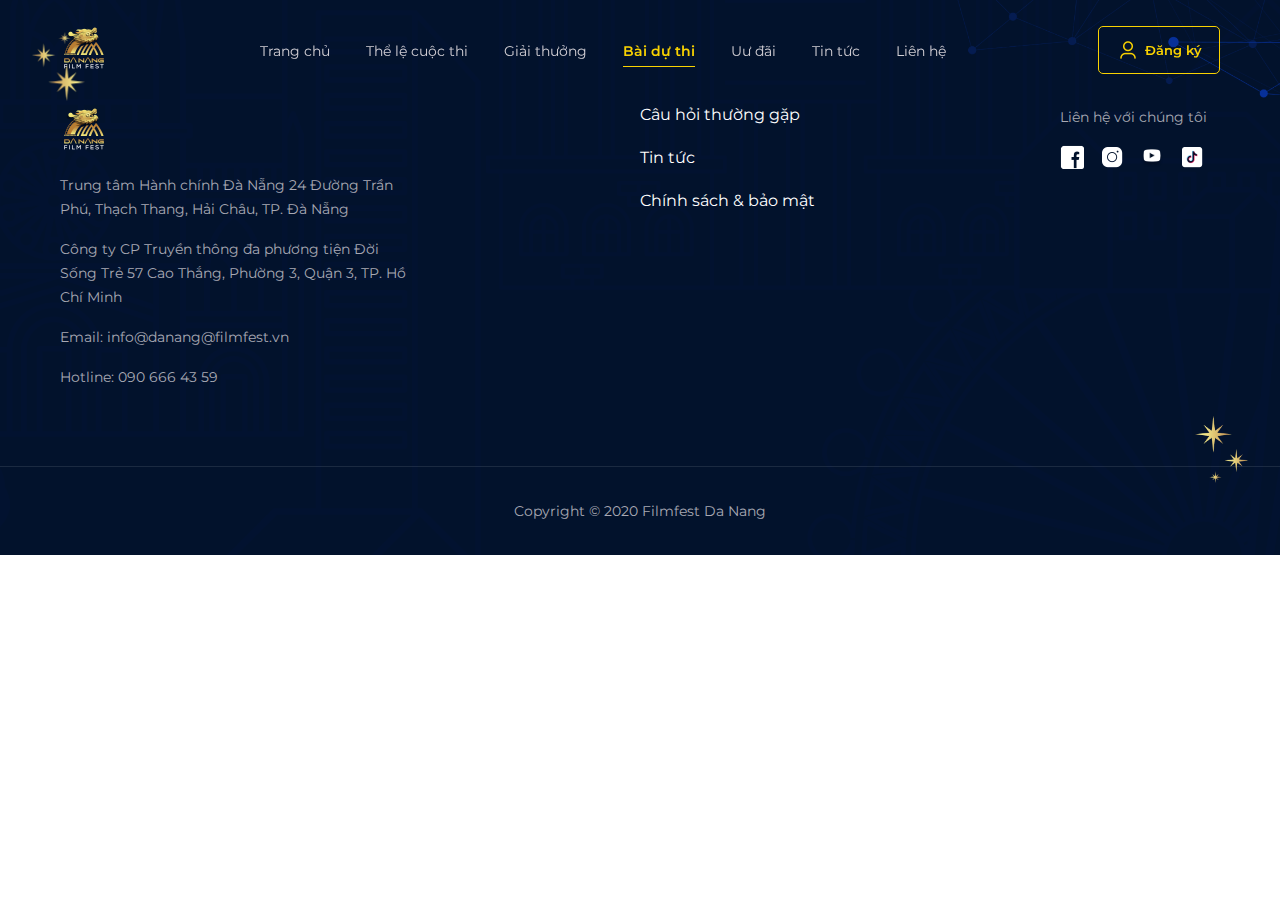
==== pages/baiduthi.html @ 0fbba112 "complete giai thuong page" ====
<!DOCTYPE html>
<html lang="en">
  <head>
    <meta charset="UTF-8" />
    <meta http-equiv="X-UA-Compatible" content="IE=edge" />
    <meta name="viewport" content="width=device-width, initial-scale=1.0" />
    <title>Film Fest DaNang</title>
    <link
      rel="stylesheet"
      href="https://cdnjs.cloudflare.com/ajax/libs/font-awesome/5.15.3/css/all.min.css"
    />
    <link rel="stylesheet" href="../styles/style.css" />
    <script src="../main.js" defer></script>
  </head>
  <body class="baiduthi">
    <nav class="nav">
      <a href="../index.html" class="nav__logo">
        <img src="../images/common/logo.png" alt="logo" />
      </a>
      <ul class="nav__menu">
        <li class="nav__menu-item">
          <a href="../index.html" class="nav__menu-link"> Trang chủ </a>
        </li>
        <li class="nav__menu-item">
          <a href="./thelecuocthi.html" class="nav__menu-link "> Thể lệ cuộc thi </a>
        </li>
        <li class="nav__menu-item">
          <a href="./giaithuong.html" class="nav__menu-link "> Giải thưởng </a>
        </li>
        <li class="nav__menu-item">
          <a href="./baiduthi.html" class="nav__menu-link active"> Bài dự thi </a>
        </li>
        <li class="nav__menu-item">
          <a href="./uudai.html" class="nav__menu-link"> Uư đãi </a>
        </li>
        <li class="nav__menu-item">
          <a href="#" class="nav__menu-link"> Tin tức </a>
        </li>
        <li class="nav__menu-item">
          <a href="#" class="nav__menu-link"> Liên hệ </a>
        </li>
      </ul>
      <button class="btn btn-outline">
        <img src="../images/home/user-icon.png" alt="" />
        <span>Đăng ký</span>
      </button>
      <div class="nav__icon">
        <i class="fas fa-bars"></i>
      </div>
    </nav>

   

    <footer class="footer">
      <ul class="footer__list">
        <li class="footer__list-item">
          <img src="../images/common/logo.png" alt="" />
          <p>
            Trung tâm Hành chính Đà Nẵng 24 Đường Trần Phú, Thạch Thang, Hải
            Châu, TP. Đà Nẵng
          </p>
          <p>
            Công ty CP Truyền thông đa phương tiện Đời Sống Trẻ 57 Cao Thắng,
            Phường 3, Quận 3, TP. Hồ Chí Minh
          </p>
          <p>Email: info@danang@filmfest.vn</p>
          <p>Hotline: 090 666 43 59</p>
        </li>
        <li class="footer__list-item">
          <ul>
            <li><a href="">Câu hỏi thường gặp</a></li>
            <li><a href="">Tin tức</a></li>
            <li><a href="">Chính sách & bảo mật</a></li>
          </ul>
          <div>
            <p>Liên hệ với chúng tôi</p>
            <div class="sci">
              <a href="#"><img src="../images/common/fb-icon.png" alt="" /></a>
              <a href="#"
                ><img src="../images/common/instagram-icon.png" alt=""
              /></a>
              <a href="#"><img src="../images/common/yt-icon.png" alt="" /></a>
              <a href="#"
                ><img src="../images/common/tiktok-icon.png" alt=""
              /></a>
            </div>
          </div>
        </li>
      </ul>
      <div class="footer__bottom">
        <p>Copyright © 2020 Filmfest Da Nang</p>
      </div>
      <img src="../images/common/star1.png" alt="" class="star star1" />
      <img src="../images/common/star2.png" alt="" class="star star2" />
    </footer>
  </body>
</html>
---- styles/style.css ----
@import url("https://fonts.googleapis.com/css2?family=Montserrat:wght@300;400;500;600&display=swap");
* {
  padding: 0;
  margin: 0;
  -webkit-box-sizing: border-box;
          box-sizing: border-box;
  font-family: 'Montserrat', sans-serif;
}

html, body {
  overflow-x: hidden;
  width: 100%;
}

img {
  max-width: 100%;
}

a {
  text-decoration: none;
}

li {
  list-style: none;
}

p {
  color: #a8a9b4;
  font-size: 14px;
  font-weight: 400;
  line-height: 24px;
}

h1, h2, h3, h4, h5, h6 {
  color: #FFFFFF;
}

h3 {
  font-size: 36px;
}

@media only screen and (max-width: 799px) {
  h3 {
    font-size: 32px;
    line-height: 1.3;
  }
}

section {
  background: #021533;
}

.btn {
  min-width: 122px;
  height: 48px;
  display: -webkit-box;
  display: -ms-flexbox;
  display: flex;
  -webkit-box-align: center;
      -ms-flex-align: center;
          align-items: center;
  -webkit-box-pack: center;
      -ms-flex-pack: center;
          justify-content: center;
  cursor: pointer;
  padding: 0 16px;
  background: #F9D201;
  color: #170C27;
  font-weight: 600;
  border-radius: 5px;
  outline: none;
  border: 1px solid #F9D201;
}

.btn img {
  height: 24px;
  margin-right: 5px;
}

.btn ~ .btn {
  margin-left: 32px;
}

.btn-group {
  display: -webkit-box;
  display: -ms-flexbox;
  display: flex;
  -webkit-box-align: center;
      -ms-flex-align: center;
          align-items: center;
}

.btn-outline {
  color: #F9D201;
  background: none;
}

.btn-grey {
  color: #D1CED4;
  border: 1px solid rgba(255, 255, 255, 0.3);
  background: none;
}

.nav {
  position: fixed;
  top: 0;
  left: 0;
  width: 100%;
  display: -webkit-box;
  display: -ms-flexbox;
  display: flex;
  -webkit-box-align: center;
      -ms-flex-align: center;
          align-items: center;
  -webkit-box-pack: justify;
      -ms-flex-pack: justify;
          justify-content: space-between;
  padding: 24px 160px;
  z-index: 100;
  -webkit-transition: 0.2s ease-in;
  transition: 0.2s ease-in;
}

@media only screen and (max-width: 1350px) {
  .nav {
    padding: 24px 60px;
  }
}

@media only screen and (max-width: 992px) {
  .nav {
    padding: 24px 24px;
  }
}

.nav.active {
  padding-top: 10px;
  padding-bottom: 10px;
  background: #021533;
}

.nav__logo img {
  height: 48px;
}

@media only screen and (max-width: 1170px) {
  .nav .btn {
    display: none;
  }
}

.nav__icon {
  z-index: 10;
  display: none;
  padding: 5px 0px 5px 5px;
  cursor: pointer;
}

@media only screen and (max-width: 799px) {
  .nav__icon {
    display: inline-block;
  }
}

.nav__icon i {
  color: #fff;
  font-size: 24px;
}

.nav__menu {
  display: -webkit-box;
  display: -ms-flexbox;
  display: flex;
  -webkit-box-align: center;
      -ms-flex-align: center;
          align-items: center;
}

@media only screen and (max-width: 799px) {
  .nav__menu {
    display: none;
  }
}

.nav__menu.active {
  position: fixed;
  top: 0;
  left: 0;
  width: 100%;
  height: 100%;
  display: -webkit-box;
  display: -ms-flexbox;
  display: flex;
  -webkit-box-orient: vertical;
  -webkit-box-direction: normal;
      -ms-flex-direction: column;
          flex-direction: column;
  -webkit-box-pack: center;
      -ms-flex-pack: center;
          justify-content: center;
  -webkit-box-align: center;
      -ms-flex-align: center;
          align-items: center;
  background: #021533;
  text-align: center;
}

.nav__menu.active .menu__item {
  margin-right: 0;
}

.nav__menu-item {
  list-style: none;
}

.nav__menu-item:not(:last-child) {
  margin-right: 36px;
}

@media only screen and (max-width: 1170px) {
  .nav__menu-item:not(:last-child) {
    margin-right: 24px;
  }
}

@media only screen and (max-width: 799px) {
  .nav__menu-item:not(:last-child) {
    margin-right: 0px;
    margin-bottom: 16px;
  }
}

.nav__menu-link {
  text-decoration: none;
  color: #D1CED4;
  font-size: 14px;
  padding: 7px 0;
  position: relative;
  -webkit-transition: all 0.2s ease-in;
  transition: all 0.2s ease-in;
}

@media only screen and (max-width: 799px) {
  .nav__menu-link {
    font-size: 18px;
  }
}

.nav__menu-link::before {
  content: '';
  position: absolute;
  bottom: 0;
  left: 0;
  width: 100%;
  height: 1px;
  background: #F9D201;
  opacity: 0;
  -webkit-transition: all 0.2s ease-in;
  transition: all 0.2s ease-in;
}

@media only screen and (max-width: 799px) {
  .nav__menu-link::before {
    display: none;
  }
}

.nav__menu-link.active {
  color: #F9D201;
  font-weight: 600;
}

.nav__menu-link.active::before {
  opacity: 1;
}

.nav__menu-link:hover {
  color: #F9D201;
}

.nav__menu-link:hover::before {
  opacity: 1;
}

.footer {
  background: url(../images/common/bg-footer.png) #021533 no-repeat;
  background-position: center;
  background-size: cover;
  padding: 105px 160px 150px 160px;
  position: relative;
}

@media only screen and (max-width: 1350px) {
  .footer {
    padding: 105px 60px 150px 60px;
  }
}

@media only screen and (max-width: 992px) {
  .footer {
    padding: 105px 24PX 150px 24PX;
  }
}

.footer__list {
  display: -ms-grid;
  display: grid;
  -ms-grid-columns: (1fr)[2];
      grid-template-columns: repeat(2, 1fr);
}

@media only screen and (max-width: 992px) {
  .footer__list {
    -ms-grid-columns: (1fr)[1];
        grid-template-columns: repeat(1, 1fr);
  }
  .footer__list-item {
    margin-bottom: 24px;
  }
}

.footer__list-item:first-child {
  max-width: 352px;
}

.footer__list-item:first-child img {
  width: 48px;
  margin-bottom: 16px;
}

.footer__list-item:first-child p {
  margin-bottom: 16px;
}

.footer__list-item:last-child {
  display: -ms-grid;
  display: grid;
  -ms-grid-columns: (1fr)[2];
      grid-template-columns: repeat(2, 1fr);
}

@media only screen and (max-width: 992px) {
  .footer__list-item:last-child {
    -ms-grid-columns: (1fr)[1];
        grid-template-columns: repeat(1, 1fr);
  }
}

.footer__list-item:last-child a {
  color: #FFFFFF;
  margin-bottom: 24px;
  display: inline-block;
}

.footer__list-item:last-child div {
  -ms-grid-column-align: end;
      justify-self: end;
}

@media only screen and (max-width: 992px) {
  .footer__list-item:last-child div {
    -ms-grid-column-align: start;
        justify-self: start;
  }
}

.footer__list-item:last-child div p {
  margin-bottom: 16px;
}

.footer__list-item:last-child div .sci {
  display: -webkit-box;
  display: -ms-flexbox;
  display: flex;
  -webkit-box-align: center;
      -ms-flex-align: center;
          align-items: center;
}

.footer__list-item:last-child div .sci a {
  margin-right: 16px;
}

.footer__list-item:last-child div .sci a img {
  width: 24px;
}

.footer__bottom {
  position: absolute;
  bottom: 0;
  left: 0;
  width: 100%;
  padding: 32px 20px;
  text-align: center;
  border-top: 1px solid rgba(255, 255, 255, 0.1);
}

.footer .star {
  position: absolute;
}

.footer .star.star1 {
  left: 32px;
  top: 32px;
  max-width: 53px;
}

.footer .star.star2 {
  right: 32px;
  bottom: 72px;
  max-width: 53px;
}

/*==================================== TRANG CHU ==========================*/
.trangchu .header {
  background: #021533 url(../images/home/bg-header.png) no-repeat;
  background-position: center;
  background-size: cover;
  position: relative;
}

.trangchu .header::before {
  content: '';
  position: absolute;
  background: -webkit-gradient(linear, left top, left bottom, color-stop(1%, transparent), to(#021533));
  background: linear-gradient(to bottom, transparent 1%, #021533);
  width: 100%;
  left: 0;
  bottom: 0;
  height: 70px;
  z-index: 10;
}

.trangchu .header__hero {
  display: -webkit-box;
  display: -ms-flexbox;
  display: flex;
  -webkit-box-align: center;
      -ms-flex-align: center;
          align-items: center;
  -webkit-box-orient: vertical;
  -webkit-box-direction: normal;
      -ms-flex-direction: column;
          flex-direction: column;
  padding-top: 96px;
  max-width: 1192px;
  padding-bottom: 110px;
  margin: 0 auto;
  position: relative;
}

.trangchu .header__hero-logo {
  max-width: 180px;
}

.trangchu .header__hero-logosub {
  max-width: 289px;
}

.trangchu .header__hero-image4 {
  width: 100%;
  position: relative;
  margin-top: -50px;
}

@media only screen and (max-width: 799px) {
  .trangchu .header__hero-image4 {
    margin-top: 0px;
  }
}

.trangchu .header__hero-title {
  max-width: 382px;
}

@media only screen and (max-width: 480px) {
  .trangchu .header__hero-title {
    max-width: 250px;
  }
}

.trangchu .header__hero-mainvisual {
  max-width: 416px;
  margin-bottom: 10px;
}

.trangchu .header__hero-scrolldown {
  position: absolute;
  left: 50%;
  bottom: 10px;
  -webkit-transform: translateX(-50%);
          transform: translateX(-50%);
  width: 32px;
  z-index: 10;
  -webkit-animation: scrolldown 0.6s ease-in infinite forwards;
          animation: scrolldown 0.6s ease-in infinite forwards;
}

@-webkit-keyframes scrolldown {
  0%, 100% {
    -webkit-transform: translateY(10px);
            transform: translateY(10px);
  }
  50% {
    -webkit-transform: translateY(0);
            transform: translateY(0);
  }
}

@keyframes scrolldown {
  0%, 100% {
    -webkit-transform: translateY(10px);
            transform: translateY(10px);
  }
  50% {
    -webkit-transform: translateY(0);
            transform: translateY(0);
  }
}

.trangchu .section-one {
  padding: 130px 160px;
  display: -ms-grid;
  display: grid;
  -ms-grid-columns: (1fr)[2];
      grid-template-columns: repeat(2, 1fr);
  -webkit-box-align: center;
      -ms-flex-align: center;
          align-items: center;
}

@media only screen and (max-width: 1350px) {
  .trangchu .section-one {
    padding: 130px 60px;
  }
}

@media only screen and (max-width: 992px) {
  .trangchu .section-one {
    padding: 130px 24px;
  }
}

@media only screen and (max-width: 799px) {
  .trangchu .section-one {
    -ms-grid-columns: (1fr)[1];
        grid-template-columns: repeat(1, 1fr);
  }
}

.trangchu .section-one .content__box {
  max-width: 544px;
}

.trangchu .section-one .content__title {
  margin-bottom: 25px;
}

.trangchu .section-one .content__desc {
  margin-bottom: 15px;
}

.trangchu .section-one .content__link {
  color: #F9D201;
  display: -webkit-box;
  display: -ms-flexbox;
  display: flex;
  -webkit-box-align: center;
      -ms-flex-align: center;
          align-items: center;
}

.trangchu .section-one .content__link img {
  width: 16px;
  margin-left: 10px;
}

.trangchu .section-one .image {
  display: -webkit-box;
  display: -ms-flexbox;
  display: flex;
  -webkit-box-pack: end;
      -ms-flex-pack: end;
          justify-content: flex-end;
}

@media only screen and (max-width: 799px) {
  .trangchu .section-one .image {
    -webkit-box-pack: center;
        -ms-flex-pack: center;
            justify-content: center;
    margin-top: 48px;
  }
}

.trangchu .section-one .image__box {
  max-width: 72%;
  position: relative;
}

@media only screen and (max-width: 799px) {
  .trangchu .section-one .image__box {
    max-width: 100%;
  }
}

.trangchu .section-one .image__box img {
  width: 100%;
  height: 100%;
  -o-object-fit: cover;
     object-fit: cover;
  z-index: 1;
  position: relative;
}

.trangchu .section-one .image__box::before {
  content: '';
  position: absolute;
  top: -24px;
  left: -24px;
  bottom: -24px;
  right: 24px;
  border: 1px solid #F9D201;
}

@media only screen and (max-width: 992px) {
  .trangchu .section-one .image__box::before {
    top: -16px;
    left: -16px;
    bottom: -16px;
    right: 16px;
  }
}

.trangchu .section-two {
  padding: 105px 160px;
  background: url(../images/home/bg-section-2.png) #021533 no-repeat;
  background-position: center;
  background-size: cover;
  text-align: center;
  position: relative;
}

@media only screen and (max-width: 1350px) {
  .trangchu .section-two {
    padding: 105px 60px;
  }
}

@media only screen and (max-width: 992px) {
  .trangchu .section-two {
    padding: 105px 24px;
  }
}

.trangchu .section-two .logo1 {
  max-width: 124px;
  margin-bottom: 24px;
}

.trangchu .section-two h3 {
  font-size: 30px;
  margin-bottom: 24px;
}

@media only screen and (max-width: 799px) {
  .trangchu .section-two h3 {
    font-size: 24px;
  }
}

.trangchu .section-two h4 {
  font-size: 18px;
  margin-bottom: 24px;
  font-weight: 400;
}

@media only screen and (max-width: 799px) {
  .trangchu .section-two h4 {
    font-size: 16px;
  }
}

.trangchu .section-two .list {
  display: -ms-grid;
  display: grid;
  -ms-grid-columns: (1fr)[3];
      grid-template-columns: repeat(3, 1fr);
}

@media only screen and (max-width: 992px) {
  .trangchu .section-two .list {
    -ms-grid-columns: (1fr)[1];
        grid-template-columns: repeat(1, 1fr);
  }
  .trangchu .section-two .list li {
    margin-bottom: 16px;
  }
}

.trangchu .section-two .list .logo2 {
  max-width: 70px;
}

.trangchu .section-two .list .logo3 {
  max-width: 230px;
}

.trangchu .section-two .list .logo4 {
  max-width: 95px;
}

.trangchu .section-two .star {
  position: absolute;
  width: 54px;
  top: 190px;
}

.trangchu .section-two .star.star1 {
  left: 20vw;
}

.trangchu .section-two .star.star2 {
  right: 20vw;
}

.trangchu .section-three {
  padding: 105px 160px;
  display: -ms-grid;
  display: grid;
  -ms-grid-columns: (1fr)[2];
      grid-template-columns: repeat(2, 1fr);
  -webkit-box-align: center;
      -ms-flex-align: center;
          align-items: center;
}

@media only screen and (max-width: 1350px) {
  .trangchu .section-three {
    padding: 105px 60px;
  }
}

@media only screen and (max-width: 992px) {
  .trangchu .section-three {
    padding: 105px 24px;
  }
}

@media only screen and (max-width: 799px) {
  .trangchu .section-three {
    -ms-grid-columns: (1fr)[1];
        grid-template-columns: repeat(1, 1fr);
  }
}

.trangchu .section-three .image {
  display: -webkit-box;
  display: -ms-flexbox;
  display: flex;
  -webkit-box-pack: start;
      -ms-flex-pack: start;
          justify-content: flex-start;
}

@media only screen and (max-width: 799px) {
  .trangchu .section-three .image {
    margin-bottom: 16px;
  }
}

.trangchu .section-three .image img {
  max-width: 583px;
  width: 100%;
}

.trangchu .section-three .content {
  padding-left: 40px;
}

@media only screen and (max-width: 799px) {
  .trangchu .section-three .content {
    padding-left: 0;
  }
}

.trangchu .section-three .content h3 {
  margin-bottom: 20px;
}

.trangchu .section-three .content h5 {
  font-size: 14px;
}

.trangchu .section-three .content .list {
  margin-top: 16px;
}

.trangchu .section-three .content .list li {
  display: -webkit-box;
  display: -ms-flexbox;
  display: flex;
  -webkit-box-align: center;
      -ms-flex-align: center;
          align-items: center;
  margin-bottom: 16px;
}

.trangchu .section-three .content .list li .icon {
  width: 44px;
  height: 44px;
  border: 1px solid #F9D201;
  border-radius: 50%;
  margin-right: 10px;
  display: -webkit-box;
  display: -ms-flexbox;
  display: flex;
  -webkit-box-align: center;
      -ms-flex-align: center;
          align-items: center;
  -webkit-box-pack: center;
      -ms-flex-pack: center;
          justify-content: center;
}

.trangchu .section-three .content .list li .icon img {
  max-width: 22px;
}

.trangchu .section-three .content .list li p {
  width: 80%;
}

.trangchu .section-three .content .list li.active p {
  color: #F9D201;
}

.trangchu .section-three .content__link {
  color: #F9D201;
  display: -webkit-box;
  display: -ms-flexbox;
  display: flex;
  -webkit-box-align: center;
      -ms-flex-align: center;
          align-items: center;
  margin-top: 25px;
}

.trangchu .section-three .content__link img {
  width: 16px;
  margin-left: 10px;
}

.trangchu .section-four {
  padding: 95px 160px;
  text-align: center;
  background: url(../images/home/bg-section4.png) #021533 no-repeat;
  background-position: center;
  background-size: cover;
}

@media only screen and (max-width: 1350px) {
  .trangchu .section-four {
    padding: 95px 60px;
  }
}

@media only screen and (max-width: 992px) {
  .trangchu .section-four {
    padding: 95px 24px;
  }
}

.trangchu .section-four h3 {
  margin-bottom: 90px;
}

.trangchu .section-four .top-list, .trangchu .section-four .bottom-list {
  display: -ms-grid;
  display: grid;
  grid-gap: 24px;
  -ms-grid-columns: (1fr)[3];
      grid-template-columns: repeat(3, 1fr);
}

@media only screen and (max-width: 992px) {
  .trangchu .section-four .top-list, .trangchu .section-four .bottom-list {
    grid-gap: 16px;
  }
}

.trangchu .section-four .top-list h5, .trangchu .section-four .bottom-list h5 {
  margin-bottom: 8px;
}

.trangchu .section-four .top-list p, .trangchu .section-four .bottom-list p {
  width: 80%;
  margin: 0 auto;
}

.trangchu .section-four .top-list .image__profile, .trangchu .section-four .bottom-list .image__profile {
  width: calc(100% - 24px);
  max-width: 500px;
  position: relative;
  margin-bottom: 45px;
}

.trangchu .section-four .top-list .image__profile img, .trangchu .section-four .bottom-list .image__profile img {
  width: 100%;
  z-index: 1;
  position: relative;
}

.trangchu .section-four .top-list .image__profile::before, .trangchu .section-four .bottom-list .image__profile::before {
  content: "";
  position: absolute;
  left: 24px;
  top: -24px;
  right: -24px;
  bottom: -24px;
  border: 1px solid #F9D201;
}

@media only screen and (max-width: 992px) {
  .trangchu .section-four .top-list .image__profile::before, .trangchu .section-four .bottom-list .image__profile::before {
    left: 16px;
    top: -16px;
    right: -16px;
    bottom: -16px;
  }
}

@media only screen and (max-width: 799px) {
  .trangchu .section-four .top-list {
    -ms-grid-columns: (1fr)[4];
        grid-template-columns: repeat(4, 1fr);
  }
  .trangchu .section-four .top-list li {
    grid-column: 2 span;
    margin-bottom: 32px;
  }
  .trangchu .section-four .top-list li:last-child {
    -ms-grid-column: 2;
    -ms-grid-column-span: 2;
    grid-column: 2 / 4;
    margin-bottom: 48px;
  }
}

@media only screen and (max-width: 480px) {
  .trangchu .section-four .top-list {
    -ms-grid-columns: (1fr)[1];
        grid-template-columns: repeat(1, 1fr);
  }
  .trangchu .section-four .top-list li {
    grid-column: auto;
  }
  .trangchu .section-four .top-list li:last-child {
    grid-column: auto;
  }
}

.trangchu .section-four .bottom-list {
  -ms-grid-columns: (1fr)[4];
      grid-template-columns: repeat(4, 1fr);
  margin-top: 65px;
}

@media only screen and (max-width: 992px) {
  .trangchu .section-four .bottom-list {
    -ms-grid-columns: (1fr)[3];
        grid-template-columns: repeat(3, 1fr);
  }
  .trangchu .section-four .bottom-list li {
    margin-bottom: 32px;
  }
  .trangchu .section-four .bottom-list li:last-child {
    -ms-grid-column: 2;
    -ms-grid-column-span: 1;
    grid-column: 2 / 3;
  }
}

@media only screen and (max-width: 799px) {
  .trangchu .section-four .bottom-list {
    -ms-grid-columns: (1fr)[2];
        grid-template-columns: repeat(2, 1fr);
    margin-top: 0;
  }
  .trangchu .section-four .bottom-list li:last-child {
    grid-column: auto;
  }
}

@media only screen and (max-width: 480px) {
  .trangchu .section-four .bottom-list {
    -ms-grid-columns: (1fr)[1];
        grid-template-columns: repeat(1, 1fr);
  }
}

.trangchu .section-five {
  padding: 105px 160px;
  padding-right: 0;
  background: #001f49;
}

@media only screen and (max-width: 1350px) {
  .trangchu .section-five {
    padding: 105px 60px;
  }
}

@media only screen and (max-width: 992px) {
  .trangchu .section-five {
    padding: 105px 24px;
  }
}

.trangchu .section-five h3 {
  margin-bottom: 40px;
}

.trangchu .section-five .stage-list {
  display: -ms-grid;
  display: grid;
  -ms-grid-columns: (1fr)[5];
      grid-template-columns: repeat(5, 1fr);
  overflow-x: scroll;
  width: 100%;
  position: relative;
  padding: 10px 0;
}

.trangchu .section-five .stage-list::-webkit-scrollbar {
  height: 10px;
}

.trangchu .section-five .stage-list::-webkit-scrollbar-track {
  background-color: rgba(255, 255, 255, 0.2);
}

.trangchu .section-five .stage-list::-webkit-scrollbar-thumb {
  background: #FFFFFF;
  height: 10px;
}

.trangchu .section-five .stage-list .progress-bar {
  position: absolute;
  left: 0;
  top: 50%;
  -webkit-transform: translateY(-50%);
          transform: translateY(-50%);
  width: 1730px;
  height: 6px;
  background: rgba(255, 255, 255, 0.2);
  border-radius: 999px;
}

.trangchu .section-five .stage-list .progress-bar .milestone {
  width: 20px;
  height: 20px;
  border-radius: 50%;
  position: absolute;
  background: #fff;
  top: 50%;
  opacity: 1;
  -webkit-transform: translateY(-50%);
          transform: translateY(-50%);
}

.trangchu .section-five .stage-list .progress-bar .milestone:nth-child(1) {
  left: 0;
  border: 5px solid #F9D201;
}

.trangchu .section-five .stage-list .progress-bar .milestone:nth-child(2) {
  left: 360px;
}

.trangchu .section-five .stage-list .progress-bar .milestone:nth-child(3) {
  left: 720px;
}

.trangchu .section-five .stage-list .progress-bar .milestone:nth-child(4) {
  left: 1080px;
}

.trangchu .section-five .stage-list .progress-bar .milestone:nth-child(5) {
  left: 1440px;
}

.trangchu .section-five .stage-list li {
  width: 360px;
  display: -webkit-box;
  display: -ms-flexbox;
  display: flex;
  -webkit-box-orient: vertical;
  -webkit-box-direction: normal;
      -ms-flex-direction: column;
          flex-direction: column;
}

.trangchu .section-five .stage-list li p {
  height: 260px;
  color: #F9D201;
}

.trangchu .section-five .stage-list li p img {
  width: 16px;
}

.trangchu .section-five .stage-list li .image {
  height: 260px;
  margin-bottom: 60px;
}

.trangchu .section-five .stage-list li .image img {
  height: 240px;
}

.trangchu .section-five .stage-list li:nth-child(odd) {
  -webkit-box-orient: vertical;
  -webkit-box-direction: reverse;
      -ms-flex-direction: column-reverse;
          flex-direction: column-reverse;
}

@media only screen and (max-width: 799px) {
  .trangchu .section-five .stage-list li:nth-child(odd) {
    -webkit-box-orient: vertical;
    -webkit-box-direction: normal;
        -ms-flex-direction: column;
            flex-direction: column;
  }
}

.trangchu .section-five .stage-list li:nth-child(odd) p {
  display: -webkit-box;
  display: -ms-flexbox;
  display: flex;
  -webkit-box-align: end;
      -ms-flex-align: end;
          align-items: flex-end;
  margin-bottom: 60px;
}

@media only screen and (max-width: 799px) {
  .trangchu .section-five .stage-list li:nth-child(odd) p {
    -webkit-box-align: start;
        -ms-flex-align: start;
            align-items: flex-start;
    margin-bottom: 0;
  }
}

.trangchu .section-five .stage-list li:nth-child(odd) .image {
  margin-bottom: 0;
}

@media only screen and (max-width: 799px) {
  .trangchu .section-five .stage-list li:nth-child(odd) .image {
    margin-bottom: 60px;
  }
}

.trangchu .section-five .stage-list li:nth-child(odd) .image img {
  margin-top: 20px;
}

@media only screen and (max-width: 799px) {
  .trangchu .section-five .stage-list li:nth-child(odd) .image img {
    margin-top: 0;
  }
}

.trangchu .section-six {
  padding: 170px;
  background: url(../images/home/bg-section6.png) no-repeat;
  background-position: center;
  background-size: cover;
  text-align: center;
  position: relative;
}

@media only screen and (max-width: 1350px) {
  .trangchu .section-six {
    padding: 170px 60px;
  }
}

@media only screen and (max-width: 992px) {
  .trangchu .section-six {
    padding: 170px 24px;
  }
}

.trangchu .section-six::before {
  position: absolute;
  content: '';
  left: 0;
  top: 0;
  width: 100%;
  height: 100%;
  background: #0f051d;
  opacity: 0.8;
}

.trangchu .section-six .list-progress {
  display: -webkit-box;
  display: -ms-flexbox;
  display: flex;
  position: relative;
  z-index: 1;
  -webkit-box-pack: center;
      -ms-flex-pack: center;
          justify-content: center;
  margin: 32px 0;
  -ms-flex-wrap: wrap;
      flex-wrap: wrap;
}

.trangchu .section-six .list-progress .progress {
  width: 84px;
  height: 84px;
  display: -webkit-box;
  display: -ms-flexbox;
  display: flex;
  -webkit-box-align: center;
      -ms-flex-align: center;
          align-items: center;
  -webkit-box-pack: center;
      -ms-flex-pack: center;
          justify-content: center;
  font-size: 24px;
  color: #FFFFFF;
  margin-bottom: 16px;
  position: relative;
}

.trangchu .section-six .list-progress .progress::before {
  content: '';
  position: absolute;
  width: 100%;
  height: 100%;
  border-radius: 50%;
  border: 3px solid #F9D201;
  -webkit-transform: rotate(-45deg);
          transform: rotate(-45deg);
  border-top-color: rgba(249, 210, 1, 0.1);
}

.trangchu .section-six .list-progress li {
  margin: 0 27px;
}

.trangchu .section-six .list-progress li:nth-child(2) .progress::before {
  border-color: #3B2DDE;
  border-top-color: rgba(59, 45, 222, 0.1);
}

.trangchu .section-six .list-progress li:nth-child(3) .progress::before {
  border-color: #E94057;
  border-top-color: rgba(233, 64, 87, 0.1);
}

.trangchu .section-six h3, .trangchu .section-six p, .trangchu .section-six .btn {
  position: relative;
  z-index: 1;
  margin: 0 auto;
}

.trangchu .section-six h3 {
  margin-bottom: 24px;
}

.trangchu .section-six p {
  max-width: 600px;
  margin: 0 auto;
}

.thelecuocthi .header {
  padding: 136px 24px 100px 24px;
  background: url(../images/thelecuocthi/bg-header.png) #021533 no-repeat;
  background-position: center;
  background-size: cover;
  display: -webkit-box;
  display: -ms-flexbox;
  display: flex;
  -webkit-box-orient: vertical;
  -webkit-box-direction: normal;
      -ms-flex-direction: column;
          flex-direction: column;
  -webkit-box-align: center;
      -ms-flex-align: center;
          align-items: center;
}

.thelecuocthi .header h3 {
  margin-bottom: 32px;
}

.thelecuocthi .header__image {
  max-width: 928px;
  width: 100%;
  position: relative;
  border: 12px solid #FFFFFF;
  aspect-ratio: 6 / 3.5;
}

.thelecuocthi .header__image .video {
  position: absolute;
  top: 0;
  left: 0;
  width: 100%;
  height: 100%;
  -o-object-fit: cover;
     object-fit: cover;
}

.thelecuocthi .header__image .play-icon {
  position: absolute;
  top: 50%;
  left: 50%;
  -webkit-transform: translate(-50%, -50%);
          transform: translate(-50%, -50%);
  width: 7%;
}

.thelecuocthi .header p {
  max-width: 928px;
  width: 100%;
  margin-top: 24px;
}

.thelecuocthi .artwork {
  padding: 105px 160px;
  background: #021533;
}

@media only screen and (max-width: 1350px) {
  .thelecuocthi .artwork {
    padding: 105px 60px;
  }
}

@media only screen and (max-width: 992px) {
  .thelecuocthi .artwork {
    padding: 105px 24px;
  }
}

.thelecuocthi .artwork h3 {
  text-align: center;
  margin-bottom: 64px;
}

.thelecuocthi .artwork__item {
  display: -ms-grid;
  display: grid;
  -ms-grid-columns: (1fr)[2];
      grid-template-columns: repeat(2, 1fr);
  -webkit-box-align: center;
      -ms-flex-align: center;
          align-items: center;
  margin-bottom: 120px;
}

@media only screen and (max-width: 799px) {
  .thelecuocthi .artwork__item {
    -ms-grid-columns: (1fr)[1];
        grid-template-columns: repeat(1, 1fr);
  }
}

.thelecuocthi .artwork__item:nth-child(odd) .artwork__item-content {
  -webkit-box-ordinal-group: 3;
      -ms-flex-order: 2;
          order: 2;
  padding-left: 56px;
}

@media only screen and (max-width: 992px) {
  .thelecuocthi .artwork__item:nth-child(odd) .artwork__item-content {
    padding-left: 32px;
    padding-right: 0;
  }
}

@media only screen and (max-width: 799px) {
  .thelecuocthi .artwork__item:nth-child(odd) .artwork__item-content {
    padding-left: 0px;
  }
}

.thelecuocthi .artwork__item:nth-child(odd) .artwork__item-content p {
  width: 80%;
}

@media only screen and (max-width: 992px) {
  .thelecuocthi .artwork__item:nth-child(odd) .artwork__item-content p {
    width: 100%;
  }
}

.thelecuocthi .artwork__item-content {
  padding-right: 16px;
}

@media only screen and (max-width: 799px) {
  .thelecuocthi .artwork__item-content {
    -webkit-box-ordinal-group: 2;
        -ms-flex-order: 1;
            order: 1;
    margin-bottom: 48px;
    padding-right: 0;
  }
}

.thelecuocthi .artwork__item-content h4 {
  font-size: 32px;
  margin-bottom: 16px;
}

@media only screen and (max-width: 799px) {
  .thelecuocthi .artwork__item-content h4 {
    font-size: 28px;
  }
}

.thelecuocthi .artwork__item-content p {
  margin-bottom: 16px;
  width: 70%;
}

@media only screen and (max-width: 992px) {
  .thelecuocthi .artwork__item-content p {
    width: 100%;
  }
}

.thelecuocthi .artwork__item-content a {
  display: -webkit-box;
  display: -ms-flexbox;
  display: flex;
  -webkit-box-align: center;
      -ms-flex-align: center;
          align-items: center;
  color: #F9D201;
}

.thelecuocthi .artwork__item-content a img {
  width: 16px;
}

.thelecuocthi .artwork__item-image {
  padding-left: 24px;
}

@media only screen and (max-width: 992px) {
  .thelecuocthi .artwork__item-image {
    padding-left: 16px;
  }
}

@media only screen and (max-width: 799px) {
  .thelecuocthi .artwork__item-image {
    -webkit-box-ordinal-group: 3;
        -ms-flex-order: 2;
            order: 2;
    padding-left: 0;
  }
}

.thelecuocthi .artwork__item-image div {
  max-width: 700px;
  width: 100%;
  position: relative;
}

.thelecuocthi .artwork__item-image div img {
  position: relative;
  z-index: 1;
}

.thelecuocthi .artwork__item-image div::before {
  content: '';
  position: absolute;
  top: -24px;
  left: -24px;
  bottom: -24px;
  right: 24px;
  border: 1px solid #F9D201;
}

@media only screen and (max-width: 992px) {
  .thelecuocthi .artwork__item-image div::before {
    top: -16px;
    left: -16px;
    bottom: -16px;
    right: 16px;
  }
}

.giaithuong .award {
  padding: 136px 160px 50px 160px;
  background: url(../images/giaithuong/bg.png) #021533 no-repeat;
  background-position: center;
  background-size: cover;
  display: -webkit-box;
  display: -ms-flexbox;
  display: flex;
  -webkit-box-align: center;
      -ms-flex-align: center;
          align-items: center;
  -webkit-box-orient: vertical;
  -webkit-box-direction: normal;
      -ms-flex-direction: column;
          flex-direction: column;
  text-align: center;
}

@media only screen and (max-width: 1350px) {
  .giaithuong .award {
    padding: 136px 60px 50px 60px;
  }
}

@media only screen and (max-width: 992px) {
  .giaithuong .award {
    padding: 136px 24px 50px 24px;
  }
}

.giaithuong .award h3 {
  position: relative;
  display: inline-block;
  margin-bottom: 32px;
}

.giaithuong .award h3 .star {
  position: absolute;
  width: 54px;
}

.giaithuong .award h3 .star1 {
  left: -60%;
}

.giaithuong .award h3 .star2 {
  right: -60%;
}

.giaithuong .award h4 {
  margin-bottom: 48px;
  font-size: 24px;
}

@media only screen and (max-width: 799px) {
  .giaithuong .award h4 {
    font-size: 22px;
  }
}

.giaithuong .award h4 span {
  color: #F9D201;
}

.giaithuong .award__main {
  display: -webkit-box;
  display: -ms-flexbox;
  display: flex;
  -webkit-box-pack: center;
      -ms-flex-pack: center;
          justify-content: center;
  margin-top: 40px;
  gap: 32px;
}

@media only screen and (max-width: 992px) {
  .giaithuong .award__main {
    -ms-flex-wrap: wrap;
        flex-wrap: wrap;
  }
}

.giaithuong .award__main-item {
  max-width: 543px;
  -webkit-animation: show 0.5s ease;
          animation: show 0.5s ease;
}

@media only screen and (max-width: 992px) {
  .giaithuong .award__main-item {
    max-width: 380px;
  }
}

@media only screen and (max-width: 799px) {
  .giaithuong .award__main-item {
    max-width: 80%;
  }
}

@media only screen and (max-width: 480px) {
  .giaithuong .award__main-item {
    max-width: 100%;
  }
}

@-webkit-keyframes show {
  from {
    -webkit-transform: translateY(200px);
            transform: translateY(200px);
    opacity: 0;
  }
  to {
    opacity: 1;
    -webkit-transform: translateY(0px);
            transform: translateY(0px);
  }
}

@keyframes show {
  from {
    -webkit-transform: translateY(200px);
            transform: translateY(200px);
    opacity: 0;
  }
  to {
    opacity: 1;
    -webkit-transform: translateY(0px);
            transform: translateY(0px);
  }
}

.giaithuong .award__main-item img {
  margin-bottom: 16px;
}

.giaithuong .award__main-item .title {
  font-size: 30px;
}

@media only screen and (max-width: 799px) {
  .giaithuong .award__main-item .title {
    font-size: 26px;
  }
}

.giaithuong .award__main-content {
  max-width: 440px;
  margin: 0 auto;
}

.giaithuong .award__main-content h4 {
  font-size: 18px;
  margin-bottom: 16px;
}

.giaithuong .award__main-content h5 {
  font-size: 16px;
  color: #F9D201;
  margin-bottom: 16px;
}

.giaithuong .award__main-content p {
  margin-bottom: 16px;
}
/*# sourceMappingURL=style.css.map */
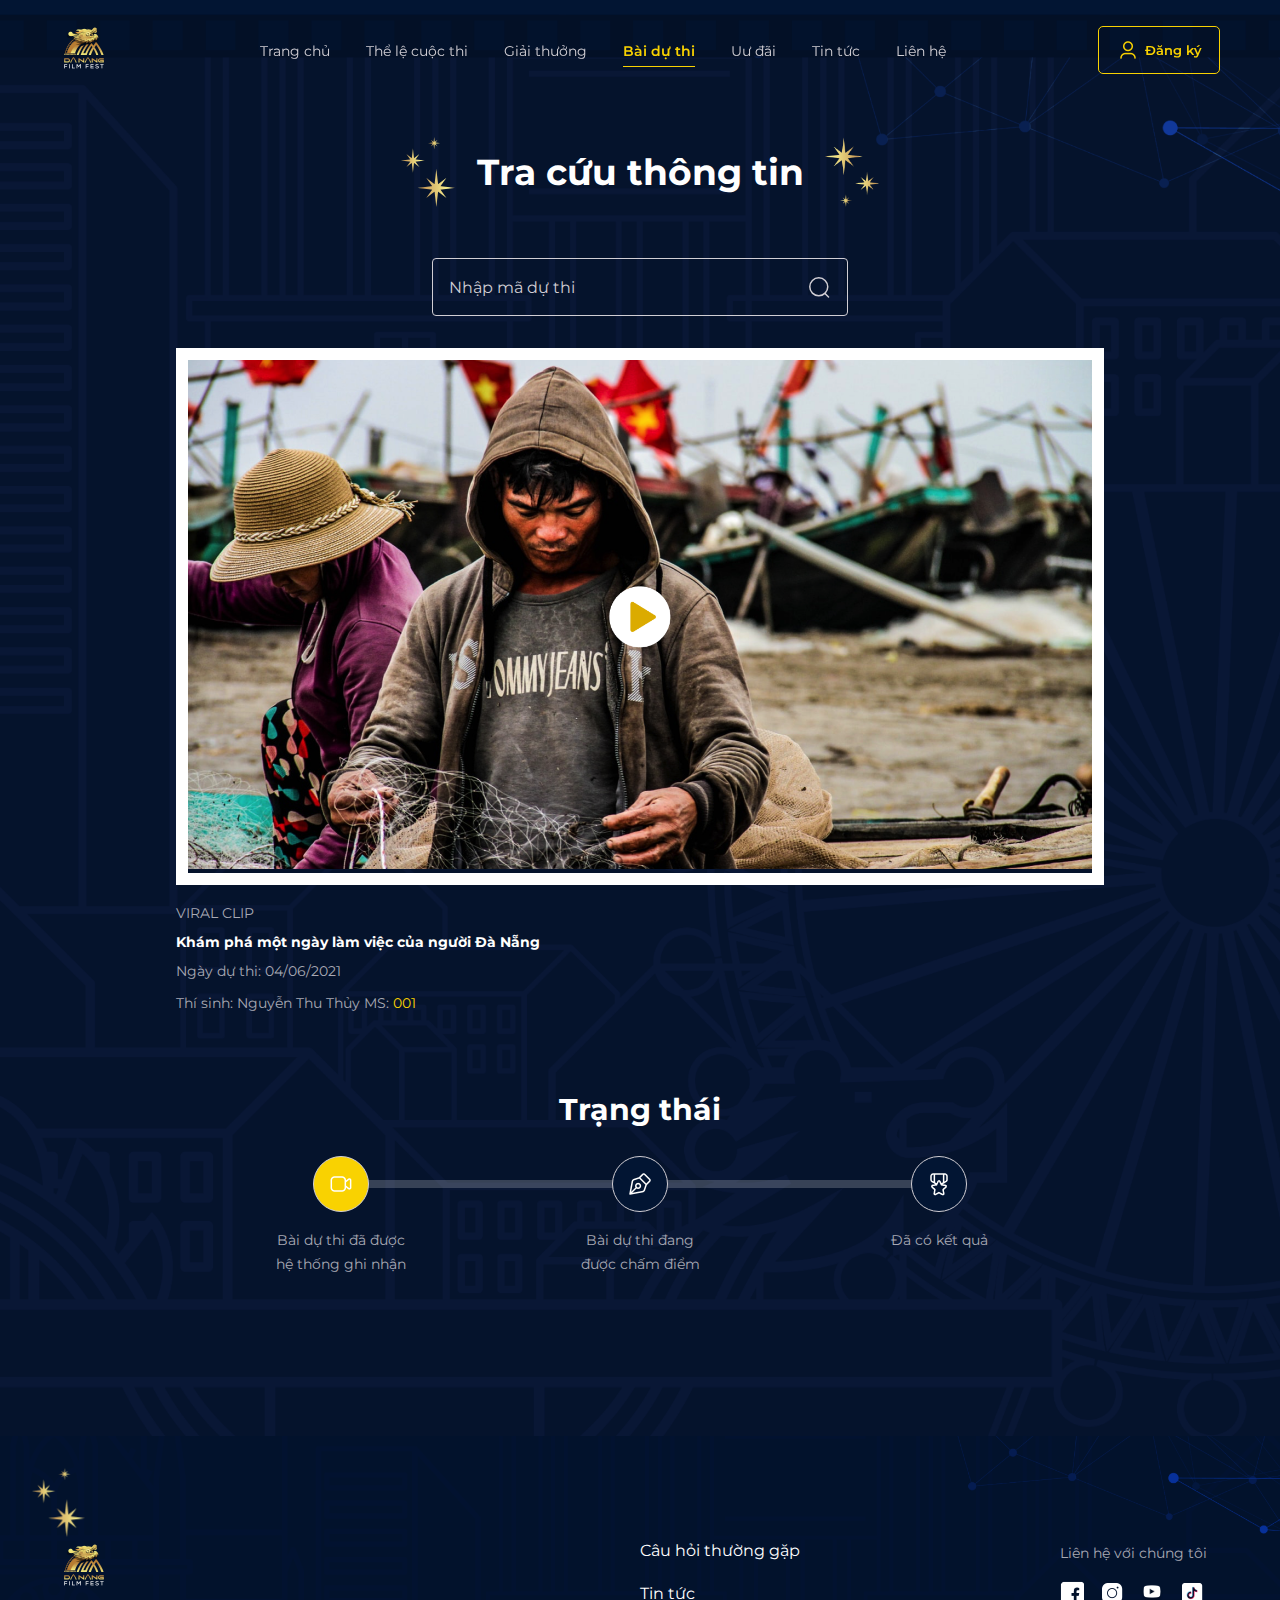
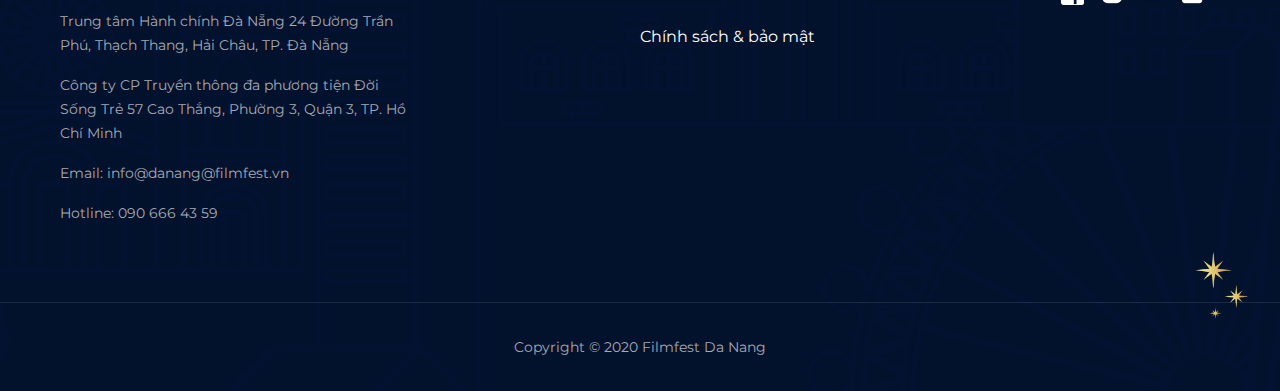
==== commit 8d00cb3e: "done baiduthi page" ====
--- a/pages/baiduthi.html
+++ b/pages/baiduthi.html
@@ -49,6 +49,54 @@
       </div>
     </nav>
 
+
+    <header class="header">
+      <h3>
+        <img src="../images/common/star1.png" class="star star1" alt="">
+        <img src="../images/common/star2.png" class="star star2" alt="">
+        Tra cứu thông tin
+      </h3>
+      <div class="header__input">
+        <input type="text"  id="" placeholder="Nhập mã dự thi">
+        <img src="../images/baiduthi/search-icon.svg" alt="">
+      </div>
+      <div class="header__image">
+        <img src="../images/baiduthi/header-img.png" alt="" class="video" />
+        <img
+          src="../images/thelecuocthi/play-icon.png"
+          class="play-icon"
+          alt=""
+        />
+      </div>
+      <div class="header__info">
+        <p>VIRAL CLIP</p>
+        <h5>Khám phá một ngày làm việc của người Đà Nẵng</h5>
+        <p>Ngày dự thi: 04/06/2021</p>
+        <p class="ms">
+          Thí sinh: Nguyễn Thu Thủy MS: <span>001</span>
+        </p>
+      </div>
+      <div class="header__progress">
+        <h4>Trạng thái</h4>
+        <div class="header__progress-list">
+          <div class="header__progress-item">
+            
+            <div><img src="../images/baiduthi/camera-icon.png" alt=""></div>
+            <p>Bài dự thi đã được hệ thống ghi nhận</p>
+
+          </div>
+          <div class="header__progress-item">
+            <div><img src="../images/baiduthi/pen-icon.png" alt=""></div>
+            <p>Bài dự thi đang được chấm điểm</p>
+          </div>
+          <div class="header__progress-item">
+            <div><img src="../images/baiduthi/aa-icon.png" alt=""></div>
+            <p>Đã có kết quả</p>
+          </div>
+        </div>
+      </div>
+    </header>
+
    
 
     <footer class="footer">
--- a/styles/style.css
+++ b/styles/style.css
@@ -41,9 +41,20 @@
 
 @media only screen and (max-width: 799px) {
   h3 {
-    font-size: 32px;
+    font-size: 30px;
     line-height: 1.3;
   }
+}
+
+@media only screen and (max-width: 480px) {
+  h3 {
+    font-size: 24px;
+    line-height: 1.3;
+  }
+}
+
+h4 {
+  line-height: 1.5;
 }
 
 section {
@@ -77,10 +88,6 @@
   margin-right: 5px;
 }
 
-.btn ~ .btn {
-  margin-left: 32px;
-}
-
 .btn-group {
   display: -webkit-box;
   display: -ms-flexbox;
@@ -88,6 +95,13 @@
   -webkit-box-align: center;
       -ms-flex-align: center;
           align-items: center;
+  -ms-flex-wrap: wrap;
+      flex-wrap: wrap;
+  -webkit-box-pack: center;
+      -ms-flex-pack: center;
+          justify-content: center;
+  gap: 32px;
+  row-gap: 10px;
 }
 
 .btn-outline {
@@ -669,6 +683,12 @@
   }
 }
 
+@media only screen and (max-width: 480px) {
+  .trangchu .section-two h3 {
+    font-size: 20px;
+  }
+}
+
 .trangchu .section-two h4 {
   font-size: 18px;
   margin-bottom: 24px;
@@ -678,6 +698,12 @@
 @media only screen and (max-width: 799px) {
   .trangchu .section-two h4 {
     font-size: 16px;
+  }
+}
+
+@media only screen and (max-width: 480px) {
+  .trangchu .section-two h4 {
+    font-size: 14px;
   }
 }
 
@@ -1308,6 +1334,12 @@
   aspect-ratio: 6 / 3.5;
 }
 
+@media only screen and (max-width: 992px) {
+  .thelecuocthi .header__image {
+    border-width: 8px;
+  }
+}
+
 .thelecuocthi .header__image .video {
   position: absolute;
   top: 0;
@@ -1425,6 +1457,12 @@
 @media only screen and (max-width: 799px) {
   .thelecuocthi .artwork__item-content h4 {
     font-size: 28px;
+  }
+}
+
+@media only screen and (max-width: 480px) {
+  .thelecuocthi .artwork__item-content h4 {
+    font-size: 20px;
   }
 }
 
@@ -1562,6 +1600,12 @@
   }
 }
 
+@media only screen and (max-width: 480px) {
+  .giaithuong .award h4 {
+    font-size: 16px;
+  }
+}
+
 .giaithuong .award h4 span {
   color: #F9D201;
 }
@@ -1648,6 +1692,12 @@
   }
 }
 
+@media only screen and (max-width: 480px) {
+  .giaithuong .award__main-item .title {
+    font-size: 22px;
+  }
+}
+
 .giaithuong .award__main-content {
   max-width: 440px;
   margin: 0 auto;
@@ -1667,4 +1717,259 @@
 .giaithuong .award__main-content p {
   margin-bottom: 16px;
 }
+
+.baiduthi .header {
+  padding: 150px 60px 160px 60px;
+  background: url(../images/baiduthi/bg-header.png) #021533 no-repeat;
+  background-position: center;
+  background-size: cover;
+  position: relative;
+  display: -webkit-box;
+  display: -ms-flexbox;
+  display: flex;
+  -webkit-box-orient: vertical;
+  -webkit-box-direction: normal;
+      -ms-flex-direction: column;
+          flex-direction: column;
+  -webkit-box-align: center;
+      -ms-flex-align: center;
+          align-items: center;
+}
+
+@media only screen and (max-width: 992px) {
+  .baiduthi .header {
+    padding: 150px 24px 160px 24px;
+  }
+}
+
+.baiduthi .header h3 {
+  margin-bottom: 32px;
+  position: relative;
+}
+
+.baiduthi .header h3 .star {
+  position: absolute;
+  top: 50%;
+  -webkit-transform: translateY(-50%);
+          transform: translateY(-50%);
+  max-width: 54px;
+  width: 100%;
+}
+
+.baiduthi .header h3 .star.star1 {
+  left: -23%;
+}
+
+.baiduthi .header h3 .star.star2 {
+  right: -23%;
+}
+
+.baiduthi .header__input {
+  max-width: 416px;
+  width: 100%;
+  border: 1px solid #D1CED4;
+  border-radius: 4px;
+  padding: 16px;
+  display: -webkit-box;
+  display: -ms-flexbox;
+  display: flex;
+  -webkit-box-align: center;
+      -ms-flex-align: center;
+          align-items: center;
+  margin: 32px 0;
+}
+
+.baiduthi .header__input input {
+  width: 100%;
+  height: 100%;
+  background: none;
+  border: none;
+  outline: none;
+  color: #FFFFFF;
+  font-size: 16px;
+}
+
+.baiduthi .header__input input::-webkit-input-placeholder {
+  color: #D1CED4;
+}
+
+.baiduthi .header__input input:-ms-input-placeholder {
+  color: #D1CED4;
+}
+
+.baiduthi .header__input input::-ms-input-placeholder {
+  color: #D1CED4;
+}
+
+.baiduthi .header__input input::placeholder {
+  color: #D1CED4;
+}
+
+.baiduthi .header__image {
+  max-width: 928px;
+  width: 100%;
+  border: 12px solid #FFFFFF;
+  position: relative;
+}
+
+@media only screen and (max-width: 799px) {
+  .baiduthi .header__image {
+    border-width: 8px;
+  }
+}
+
+.baiduthi .header__image .play-icon {
+  position: absolute;
+  top: 50%;
+  left: 50%;
+  -webkit-transform: translate(-50%, -50%);
+          transform: translate(-50%, -50%);
+  width: 7%;
+}
+
+.baiduthi .header__info {
+  max-width: 928px;
+  width: 100%;
+  margin-top: 16px;
+}
+
+.baiduthi .header__info h5 {
+  font-size: 14px;
+  margin-bottom: 8px;
+}
+
+.baiduthi .header__info p {
+  margin-bottom: 8px;
+}
+
+.baiduthi .header__info p span {
+  color: #F9D201;
+}
+
+.baiduthi .header__progress {
+  margin-top: 64px;
+  max-width: 736px;
+  width: 100%;
+}
+
+.baiduthi .header__progress h4 {
+  font-size: 30px;
+  margin-bottom: 24px;
+  text-align: center;
+}
+
+@media only screen and (max-width: 992px) {
+  .baiduthi .header__progress h4 {
+    font-size: 22px;
+  }
+}
+
+.baiduthi .header__progress-list {
+  position: relative;
+  width: 100%;
+  position: relative;
+  display: -webkit-box;
+  display: -ms-flexbox;
+  display: flex;
+  -webkit-box-pack: justify;
+      -ms-flex-pack: justify;
+          justify-content: space-between;
+  gap: 12px;
+}
+
+@media only screen and (max-width: 480px) {
+  .baiduthi .header__progress-list {
+    -webkit-box-orient: vertical;
+    -webkit-box-direction: normal;
+        -ms-flex-direction: column;
+            flex-direction: column;
+    -webkit-box-pack: center;
+        -ms-flex-pack: center;
+            justify-content: center;
+  }
+}
+
+.baiduthi .header__progress-list::before {
+  content: '';
+  position: absolute;
+  height: 8px;
+  top: 24px;
+  left: 10%;
+  background: #FFFFFF;
+  opacity: 0.2;
+  right: 10%;
+}
+
+@media only screen and (max-width: 480px) {
+  .baiduthi .header__progress-list::before {
+    width: 8px;
+    height: 100%;
+    top: 0;
+    left: 24px;
+  }
+}
+
+.baiduthi .header__progress-item {
+  z-index: 1;
+  max-width: 138px;
+  width: 100%;
+  display: -webkit-box;
+  display: -ms-flexbox;
+  display: flex;
+  -webkit-box-orient: vertical;
+  -webkit-box-direction: normal;
+      -ms-flex-direction: column;
+          flex-direction: column;
+  -webkit-box-align: center;
+      -ms-flex-align: center;
+          align-items: center;
+  text-align: center;
+}
+
+@media only screen and (max-width: 480px) {
+  .baiduthi .header__progress-item {
+    -webkit-box-orient: horizontal;
+    -webkit-box-direction: normal;
+        -ms-flex-direction: row;
+            flex-direction: row;
+    max-width: 100%;
+    margin-bottom: 48px;
+  }
+  .baiduthi .header__progress-item:last-child {
+    margin-bottom: 0;
+  }
+}
+
+.baiduthi .header__progress-item:first-child div {
+  background: #F9D201;
+}
+
+.baiduthi .header__progress-item div {
+  background: #021533;
+  width: 56px;
+  height: 56px;
+  border-radius: 50%;
+  border: 1px solid #D1CED4;
+  display: -webkit-box;
+  display: -ms-flexbox;
+  display: flex;
+  -webkit-box-align: center;
+      -ms-flex-align: center;
+          align-items: center;
+  -webkit-box-pack: center;
+      -ms-flex-pack: center;
+          justify-content: center;
+  margin-bottom: 16px;
+}
+
+@media only screen and (max-width: 480px) {
+  .baiduthi .header__progress-item div {
+    margin-bottom: 0;
+    margin-right: 16px;
+  }
+}
+
+.baiduthi .header__progress-item div img {
+  width: 24px;
+}
 /*# sourceMappingURL=style.css.map */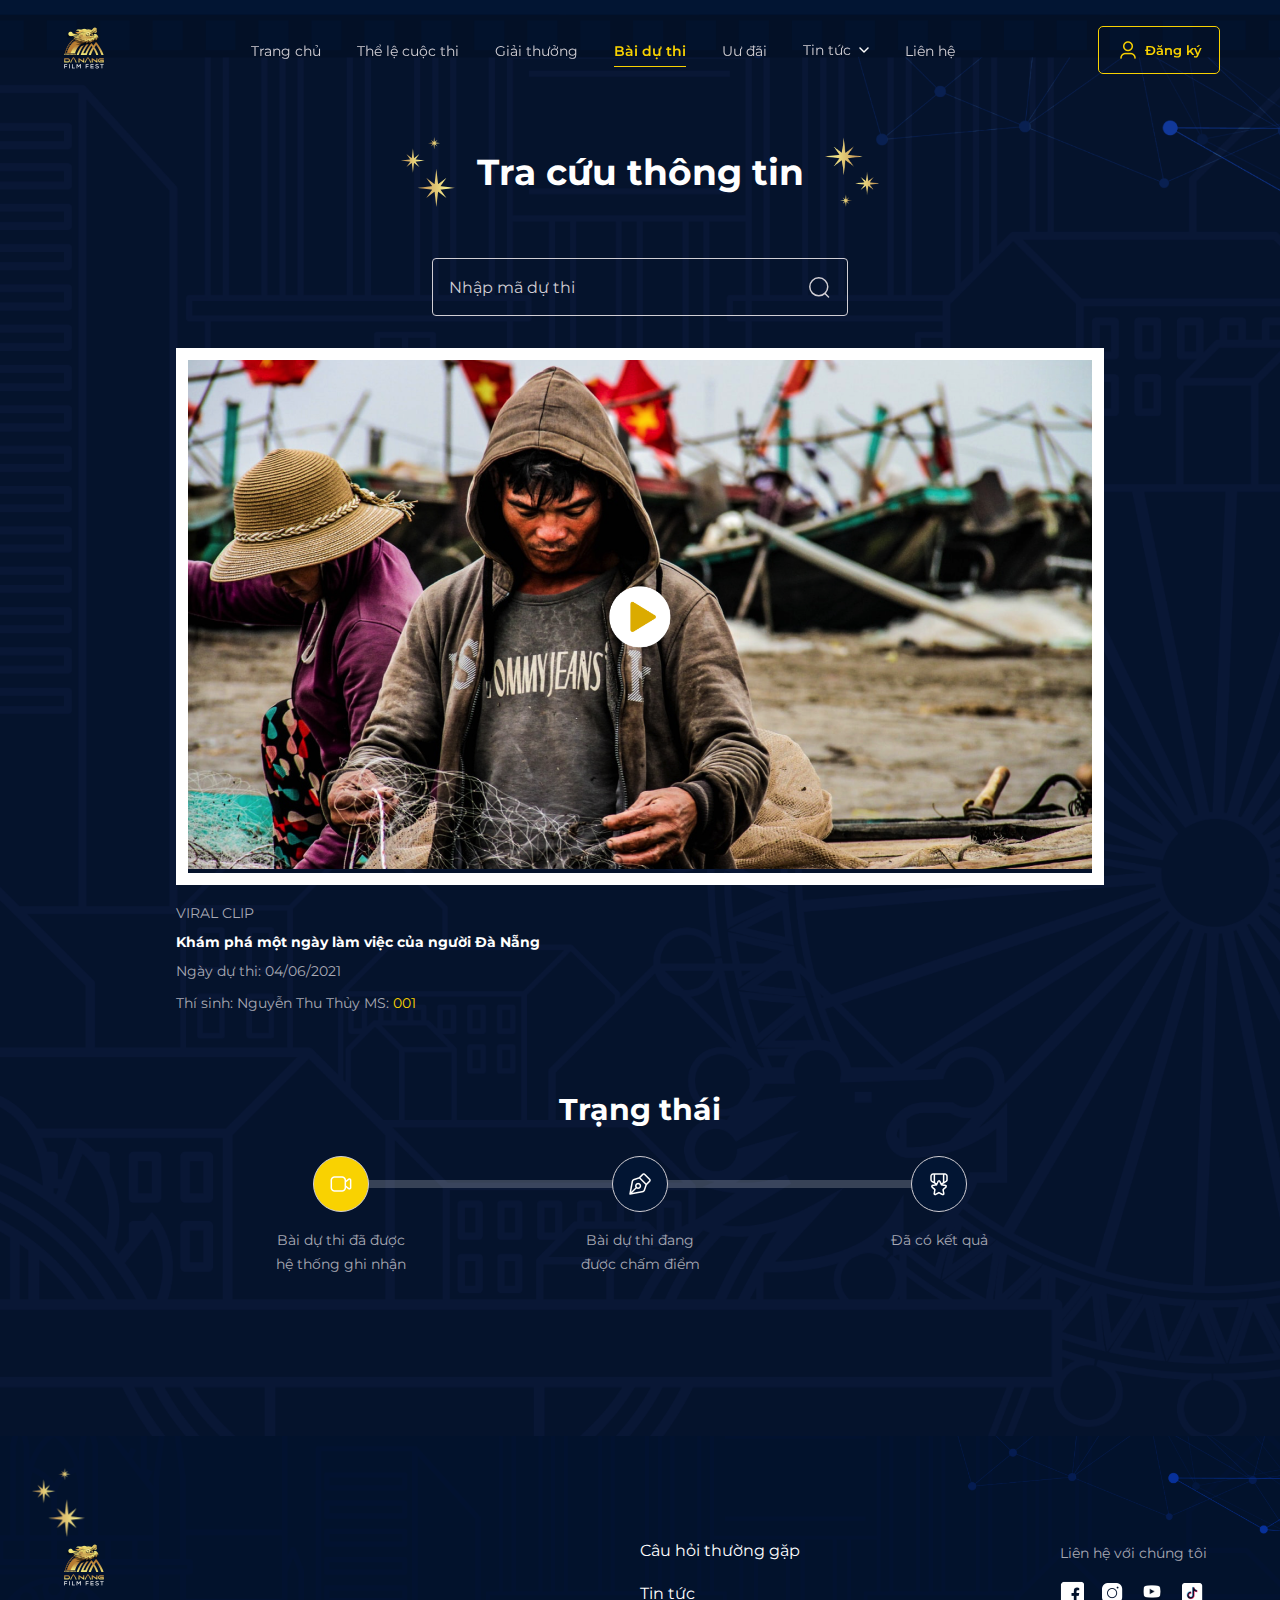
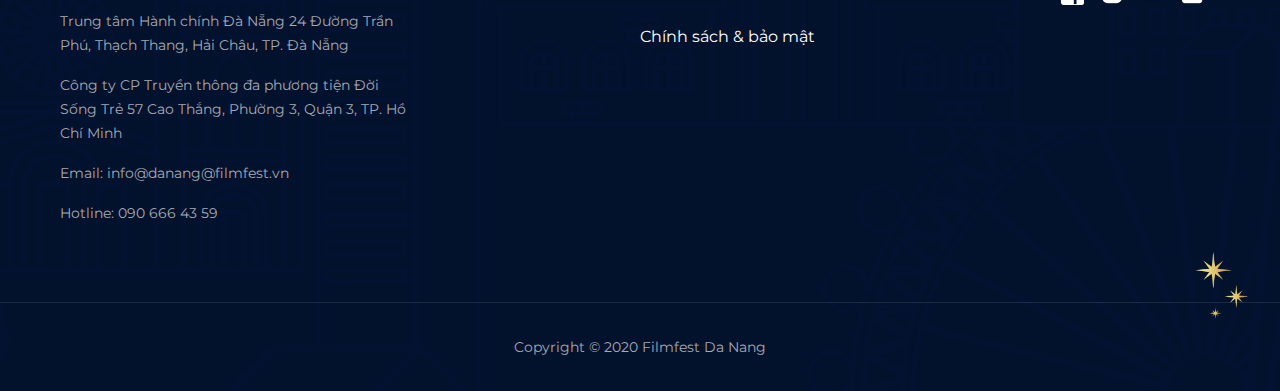
==== commit aeefd64a: "done uudai page" ====
--- a/pages/baiduthi.html
+++ b/pages/baiduthi.html
@@ -33,8 +33,22 @@
         <li class="nav__menu-item">
           <a href="./uudai.html" class="nav__menu-link"> Uư đãi </a>
         </li>
-        <li class="nav__menu-item">
-          <a href="#" class="nav__menu-link"> Tin tức </a>
+        <li class="nav__menu-item nav__menu-dropdown">
+          <a href="" class="nav__menu-link"> Tin tức  <img src="../images/common/dropdown-icon.png" alt=""></a>
+          <ul  class="dropdown-list">
+            <li class="dropdown-item">
+              <a href="#">Giai đoạn cuộc thi</a>
+            </li>
+            <li class="dropdown-item">
+              <a href="">Bài viết</a>
+            </li>
+            <li class="dropdown-item">
+              <a href="">Tra cứu thông tin</a>
+            </li>
+            <li class="dropdown-item">
+              <a href="">Câu hỏi thường gặp</a>
+            </li>
+          </ul>
         </li>
         <li class="nav__menu-item">
           <a href="#" class="nav__menu-link"> Liên hệ </a>
--- a/styles/style.css
+++ b/styles/style.css
@@ -225,6 +225,7 @@
 
 .nav__menu-item {
   list-style: none;
+  position: relative;
 }
 
 .nav__menu-item:not(:last-child) {
@@ -294,6 +295,62 @@
 
 .nav__menu-link:hover::before {
   opacity: 1;
+}
+
+.nav__menu-dropdown a {
+  display: -webkit-box;
+  display: -ms-flexbox;
+  display: flex;
+  -webkit-box-align: center;
+      -ms-flex-align: center;
+          align-items: center;
+}
+
+.nav__menu-dropdown a img {
+  width: 10px;
+  margin-left: 8px;
+}
+
+.nav__menu-dropdown:hover .dropdown-list {
+  opacity: 1;
+  -webkit-transform: translateY(0);
+          transform: translateY(0);
+  pointer-events: auto;
+}
+
+.nav__menu-dropdown .dropdown-list {
+  position: absolute;
+  padding: 12px;
+  background: #FFFFFF;
+  width: -webkit-max-content;
+  width: -moz-max-content;
+  width: max-content;
+  border-radius: 4px;
+  -webkit-box-shadow: 3px 3px;
+          box-shadow: 3px 3px;
+  opacity: 0;
+  -webkit-transform: translateY(100px);
+          transform: translateY(100px);
+  -webkit-transition: 0.3s linear;
+  transition: 0.3s linear;
+  pointer-events: none;
+}
+
+.nav__menu-dropdown .dropdown-list li:not(:last-child) {
+  margin-bottom: 12px;
+}
+
+.nav__menu-dropdown .dropdown-list a {
+  color: #021533;
+  font-size: 14px;
+  padding: 4px 0;
+}
+
+.nav__menu-dropdown .dropdown-list a:hover {
+  -webkit-transition: 0.2s ease;
+  transition: 0.2s ease;
+  color: #170C27;
+  font-weight: 500;
 }
 
 .footer {
@@ -1972,4 +2029,260 @@
 .baiduthi .header__progress-item div img {
   width: 24px;
 }
+
+.uudai {
+  background: #FFFFFF;
+}
+
+.uudai .header {
+  padding: 130px 60px 297px 60px;
+  background: url(../images/uudai/bg-img.png) #021533 no-repeat;
+  background-position: center;
+  background-size: cover;
+}
+
+@media only screen and (max-width: 992px) {
+  .uudai .header {
+    padding: 130px 24px 297px 24px;
+  }
+}
+
+@media only screen and (max-width: 799px) {
+  .uudai .header {
+    padding: 130px 24px 250px 24px;
+  }
+}
+
+@media only screen and (max-width: 799px) {
+  .uudai .header {
+    padding: 130px 24px 220px 24px;
+  }
+}
+
+.uudai .header__main {
+  max-width: 928px;
+  width: 100%;
+  margin: 0 auto;
+  display: -webkit-box;
+  display: -ms-flexbox;
+  display: flex;
+}
+
+@media only screen and (max-width: 799px) {
+  .uudai .header__main {
+    -webkit-box-orient: vertical;
+    -webkit-box-direction: normal;
+        -ms-flex-direction: column;
+            flex-direction: column;
+    gap: 32px;
+  }
+}
+
+.uudai .header__right {
+  width: 256px;
+}
+
+.uudai .header__right > div {
+  width: 100%;
+  border: 1px solid #F9D201;
+  position: relative;
+  padding: 24px;
+  display: -webkit-box;
+  display: -ms-flexbox;
+  display: flex;
+  -webkit-box-orient: vertical;
+  -webkit-box-direction: normal;
+      -ms-flex-direction: column;
+          flex-direction: column;
+  -webkit-box-align: center;
+      -ms-flex-align: center;
+          align-items: center;
+  text-align: center;
+}
+
+.uudai .header__right > div h5 {
+  font-size: 16px;
+  margin-bottom: 24px;
+}
+
+.uudai .header__right > div div {
+  border-top: 1px dashed #D1CED4;
+  border-bottom: 1px dashed #D1CED4;
+  padding: 8px 0;
+  margin-bottom: 65px;
+}
+
+.uudai .header__right > div div h3 {
+  opacity: 0.2;
+  color: #D1CED4;
+}
+
+.uudai .header__right > div .btn {
+  position: absolute;
+  bottom: 0;
+  left: 50%;
+  -webkit-transform: translate(-50%, 50%);
+          transform: translate(-50%, 50%);
+}
+
+.uudai .header__left {
+  -webkit-box-flex: 1;
+      -ms-flex: 1;
+          flex: 1;
+  padding-right: 10%;
+}
+
+@media only screen and (max-width: 799px) {
+  .uudai .header__left {
+    padding-right: 0;
+  }
+}
+
+.uudai .header__left-badge {
+  width: 90px;
+  height: 30px;
+  background: #F9D201;
+  display: -webkit-box;
+  display: -ms-flexbox;
+  display: flex;
+  -webkit-box-align: center;
+      -ms-flex-align: center;
+          align-items: center;
+  -webkit-box-pack: center;
+      -ms-flex-pack: center;
+          justify-content: center;
+  font-size: 14px;
+  font-weight: 600;
+  margin-bottom: 24px;
+}
+
+.uudai .header__left-title {
+  font-size: 40px;
+  margin-bottom: 32px;
+}
+
+@media only screen and (max-width: 992px) {
+  .uudai .header__left-title {
+    font-size: 32px;
+  }
+}
+
+.uudai .header__left-desc {
+  color: #FFFFFF;
+}
+
+.uudai .article {
+  max-width: 928px;
+  background: none;
+  width: 100%;
+  margin: 0 auto;
+  margin-top: -220px;
+  padding: 0 0px 56px 0px;
+}
+
+@media only screen and (max-width: 992px) {
+  .uudai .article {
+    padding: 0 24px 56px 24px;
+  }
+}
+
+@media only screen and (max-width: 799px) {
+  .uudai .article {
+    margin-top: -150px;
+  }
+}
+
+@media only screen and (max-width: 480px) {
+  .uudai .article {
+    margin-top: -100px;
+  }
+}
+
+.uudai .article h4 {
+  font-size: 30px;
+  color: #170C27;
+  text-align: center;
+  margin-top: 48px;
+  margin-bottom: 16px;
+}
+
+@media only screen and (max-width: 799px) {
+  .uudai .article h4 {
+    font-size: 26px;
+  }
+}
+
+.uudai .article p {
+  color: #170C27;
+  margin-bottom: 12px;
+}
+
+.uudai .article__image {
+  max-width: 928px;
+  width: 100%;
+}
+
+.uudai .article__image img {
+  width: 100%;
+}
+
+.uudai .article__image:first-child {
+  border: 12px solid #FFFFFF;
+}
+
+@media only screen and (max-width: 799px) {
+  .uudai .article__image:first-child {
+    border-width: 8px;
+  }
+}
+
+.uudai .article__image:not(:first-child) {
+  margin-top: 36px;
+  margin-bottom: 24px;
+}
+
+.uudai .article__image:not(:first-child) small {
+  display: block;
+  margin: 0 auto;
+  text-align: center;
+}
+
+.uudai .other-article {
+  padding-top: 40px;
+  border-top: 1px solid #021533;
+  max-width: 928px;
+  width: 100%;
+}
+
+.uudai .other-article h4 {
+  text-align: left;
+}
+
+.uudai .other-article ul {
+  display: -ms-grid;
+  display: grid;
+  -ms-grid-columns: (1fr)[2];
+      grid-template-columns: repeat(2, 1fr);
+  grid-gap: 32px;
+}
+
+@media only screen and (max-width: 799px) {
+  .uudai .other-article ul {
+    -ms-grid-columns: 1fr;
+        grid-template-columns: 1fr;
+  }
+}
+
+.uudai .other-article ul a {
+  color: #F9D201;
+  font-size: 14px;
+  margin-top: 12px;
+  font-weight: 600;
+}
+
+.uudai .other-article ul h5 {
+  margin-top: 12px;
+  color: #170C27;
+  font-size: 16px;
+}
 /*# sourceMappingURL=style.css.map */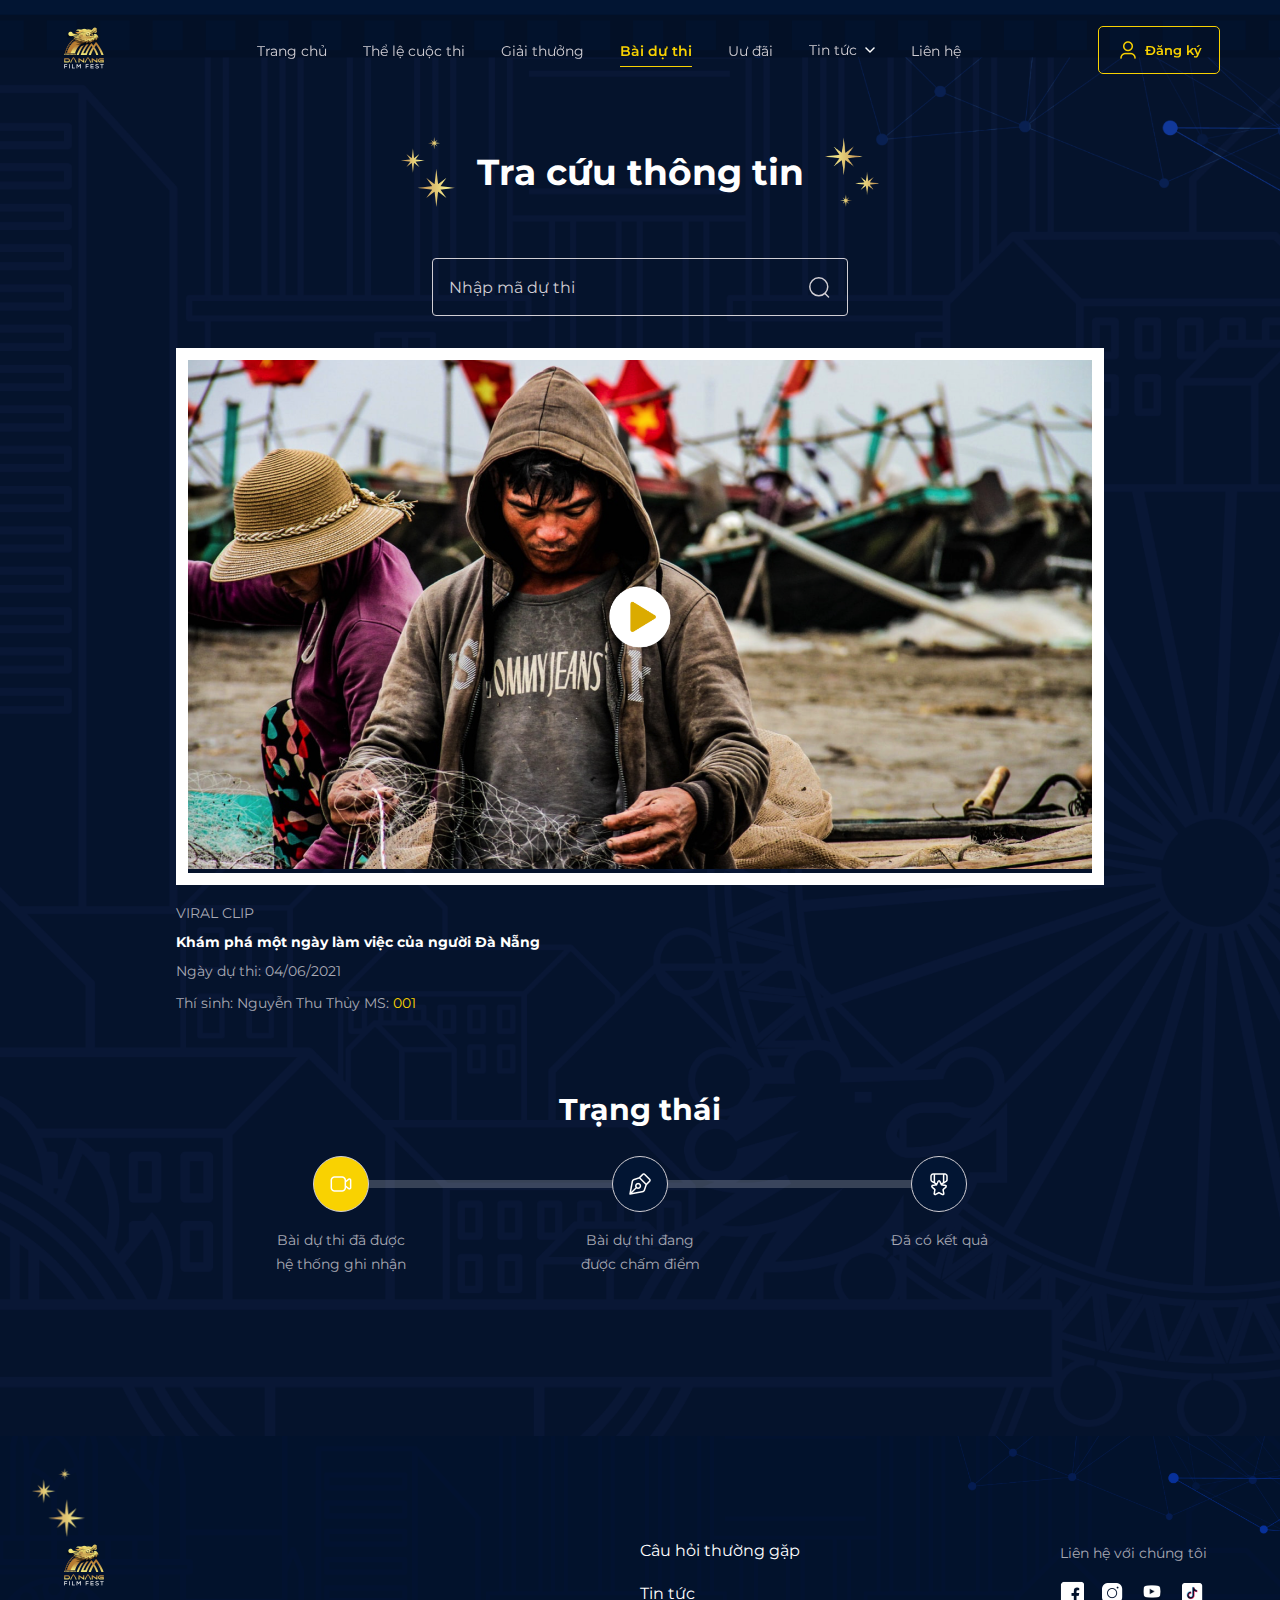
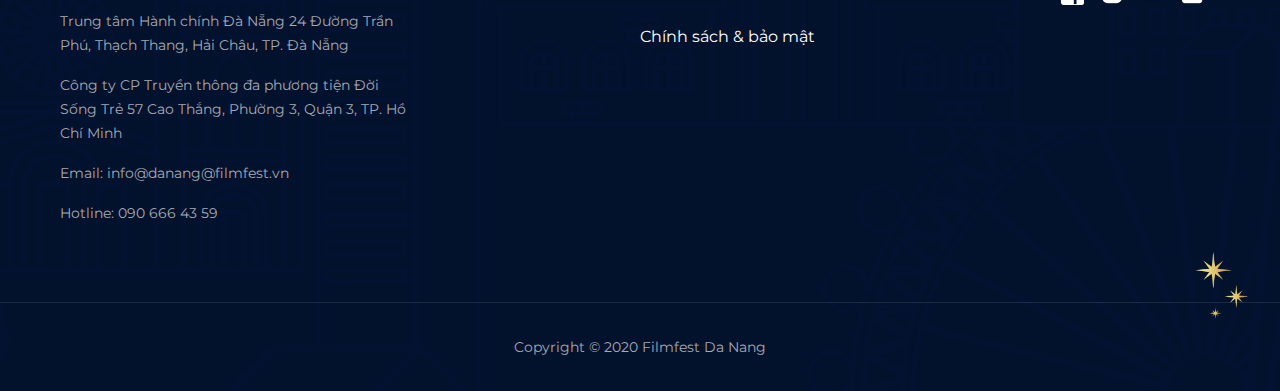
==== commit 1d4fa034: "done website" ====
--- a/pages/baiduthi.html
+++ b/pages/baiduthi.html
@@ -22,39 +22,45 @@
           <a href="../index.html" class="nav__menu-link"> Trang chủ </a>
         </li>
         <li class="nav__menu-item">
-          <a href="./thelecuocthi.html" class="nav__menu-link "> Thể lệ cuộc thi </a>
+          <a href="./thelecuocthi.html" class="nav__menu-link">
+            Thể lệ cuộc thi
+          </a>
         </li>
         <li class="nav__menu-item">
-          <a href="./giaithuong.html" class="nav__menu-link "> Giải thưởng </a>
+          <a href="./giaithuong.html" class="nav__menu-link"> Giải thưởng </a>
         </li>
         <li class="nav__menu-item">
-          <a href="./baiduthi.html" class="nav__menu-link active"> Bài dự thi </a>
+          <a href="./baiduthi.html" class="nav__menu-link active">
+            Bài dự thi
+          </a>
         </li>
         <li class="nav__menu-item">
           <a href="./uudai.html" class="nav__menu-link"> Uư đãi </a>
         </li>
         <li class="nav__menu-item nav__menu-dropdown">
-          <a href="" class="nav__menu-link"> Tin tức  <img src="../images/common/dropdown-icon.png" alt=""></a>
-          <ul  class="dropdown-list">
+          <a href="" class="nav__menu-link">
+            Tin tức <img src="../images/common/dropdown-icon.png" alt=""
+          /></a>
+          <ul class="dropdown-list">
             <li class="dropdown-item">
-              <a href="#">Giai đoạn cuộc thi</a>
+              <a href="./giaidoancuocthi.html">Giai đoạn cuộc thi</a>
             </li>
             <li class="dropdown-item">
-              <a href="">Bài viết</a>
+              <a href="./baiviet.html">Bài viết</a>
             </li>
             <li class="dropdown-item">
-              <a href="">Tra cứu thông tin</a>
+              <a href="tracuu.html">Tra cứu thông tin</a>
             </li>
             <li class="dropdown-item">
-              <a href="">Câu hỏi thường gặp</a>
+              <a href="faq.html">Câu hỏi thường gặp</a>
             </li>
           </ul>
         </li>
         <li class="nav__menu-item">
-          <a href="#" class="nav__menu-link"> Liên hệ </a>
+          <a href="./lienhe.html" class="nav__menu-link"> Liên hệ </a>
         </li>
       </ul>
-      <button class="btn btn-outline">
+      <button class="btn btn-outline btn-register">
         <img src="../images/home/user-icon.png" alt="" />
         <span>Đăng ký</span>
       </button>
@@ -63,16 +69,15 @@
       </div>
     </nav>
 
-
     <header class="header">
       <h3>
-        <img src="../images/common/star1.png" class="star star1" alt="">
-        <img src="../images/common/star2.png" class="star star2" alt="">
+        <img src="../images/common/star1.png" class="star star1" alt="" />
+        <img src="../images/common/star2.png" class="star star2" alt="" />
         Tra cứu thông tin
       </h3>
       <div class="header__input">
-        <input type="text"  id="" placeholder="Nhập mã dự thi">
-        <img src="../images/baiduthi/search-icon.svg" alt="">
+        <input type="text" id="" placeholder="Nhập mã dự thi" />
+        <img src="../images/baiduthi/search-icon.svg" alt="" />
       </div>
       <div class="header__image">
         <img src="../images/baiduthi/header-img.png" alt="" class="video" />
@@ -86,32 +91,26 @@
         <p>VIRAL CLIP</p>
         <h5>Khám phá một ngày làm việc của người Đà Nẵng</h5>
         <p>Ngày dự thi: 04/06/2021</p>
-        <p class="ms">
-          Thí sinh: Nguyễn Thu Thủy MS: <span>001</span>
-        </p>
+        <p class="ms">Thí sinh: Nguyễn Thu Thủy MS: <span>001</span></p>
       </div>
       <div class="header__progress">
         <h4>Trạng thái</h4>
         <div class="header__progress-list">
           <div class="header__progress-item">
-            
-            <div><img src="../images/baiduthi/camera-icon.png" alt=""></div>
+            <div><img src="../images/baiduthi/camera-icon.png" alt="" /></div>
             <p>Bài dự thi đã được hệ thống ghi nhận</p>
-
           </div>
           <div class="header__progress-item">
-            <div><img src="../images/baiduthi/pen-icon.png" alt=""></div>
+            <div><img src="../images/baiduthi/pen-icon.png" alt="" /></div>
             <p>Bài dự thi đang được chấm điểm</p>
           </div>
           <div class="header__progress-item">
-            <div><img src="../images/baiduthi/aa-icon.png" alt=""></div>
+            <div><img src="../images/baiduthi/aa-icon.png" alt="" /></div>
             <p>Đã có kết quả</p>
           </div>
         </div>
       </div>
     </header>
-
-   
 
     <footer class="footer">
       <ul class="footer__list">
--- a/styles/style.css
+++ b/styles/style.css
@@ -4,10 +4,11 @@
   margin: 0;
   -webkit-box-sizing: border-box;
           box-sizing: border-box;
-  font-family: 'Montserrat', sans-serif;
-}
-
-html, body {
+  font-family: "Montserrat", sans-serif;
+}
+
+html,
+body {
   overflow-x: hidden;
   width: 100%;
 }
@@ -31,8 +32,13 @@
   line-height: 24px;
 }
 
-h1, h2, h3, h4, h5, h6 {
-  color: #FFFFFF;
+h1,
+h2,
+h3,
+h4,
+h5,
+h6 {
+  color: #ffffff;
 }
 
 h3 {
@@ -75,12 +81,12 @@
           justify-content: center;
   cursor: pointer;
   padding: 0 16px;
-  background: #F9D201;
-  color: #170C27;
+  background: #f9d201;
+  color: #170c27;
   font-weight: 600;
   border-radius: 5px;
   outline: none;
-  border: 1px solid #F9D201;
+  border: 1px solid #f9d201;
 }
 
 .btn img {
@@ -105,14 +111,172 @@
 }
 
 .btn-outline {
-  color: #F9D201;
+  color: #f9d201;
   background: none;
 }
 
 .btn-grey {
-  color: #D1CED4;
+  color: #d1ced4;
   border: 1px solid rgba(255, 255, 255, 0.3);
   background: none;
+}
+
+#form {
+  opacity: 0;
+  -webkit-transition: 0.2s ease;
+  transition: 0.2s ease;
+  z-index: 999;
+  visibility: hidden;
+}
+
+#form .overlay {
+  position: fixed;
+  top: 0;
+  left: 0;
+  right: 0;
+  bottom: 0;
+  background: rgba(0, 0, 0, 0.6);
+  z-index: 998;
+}
+
+#form .register {
+  position: fixed;
+  top: 50%;
+  left: 50%;
+  -webkit-transform: translate(-50%, -50%);
+          transform: translate(-50%, -50%);
+  background: #ffffff;
+  border-radius: 4px;
+  -webkit-box-shadow: 3px 3px 10px rgba(0, 0, 0, 0.1);
+          box-shadow: 3px 3px 10px rgba(0, 0, 0, 0.1);
+  max-width: 608px;
+  width: 100%;
+  z-index: 999;
+  display: -webkit-box;
+  display: -ms-flexbox;
+  display: flex;
+  -webkit-box-orient: vertical;
+  -webkit-box-direction: normal;
+      -ms-flex-direction: column;
+          flex-direction: column;
+  -webkit-box-align: center;
+      -ms-flex-align: center;
+          align-items: center;
+  padding: 20px 40px;
+}
+
+@media only screen and (max-width: 992px) {
+  #form .register {
+    padding: 24px;
+  }
+}
+
+#form .register .logo {
+  width: 20%;
+  line-height: 36px;
+}
+
+#form .register h4 {
+  font-size: 24px;
+  color: #170c27;
+  text-align: center;
+}
+
+@media only screen and (max-width: 992px) {
+  #form .register h4 {
+    font-size: 20px;
+    margin-bottom: 12px;
+    padding-right: 24px;
+  }
+}
+
+#form .register .form {
+  padding: 20px 20px 0 20px;
+  background: #ffffff;
+}
+
+@media only screen and (max-width: 992px) {
+  #form .register .form {
+    padding: 0;
+  }
+}
+
+#form .register .form .form-group {
+  width: 100%;
+  height: 56px;
+  display: -webkit-box;
+  display: -ms-flexbox;
+  display: flex;
+  border: 1px solid #d1ced4;
+  border-radius: 2px;
+  margin-bottom: 16px;
+  -webkit-box-align: center;
+      -ms-flex-align: center;
+          align-items: center;
+  padding: 5px 16px;
+}
+
+#form .register .form .form-group input {
+  background: none;
+  outline: none;
+  border: none;
+  -webkit-box-flex: 1;
+      -ms-flex: 1;
+          flex: 1;
+}
+
+#form .register .form .form-group img {
+  width: 24px;
+}
+
+#form .register .form .form-checkbox {
+  display: -webkit-box;
+  display: -ms-flexbox;
+  display: flex;
+  -webkit-box-align: center;
+      -ms-flex-align: center;
+          align-items: center;
+}
+
+#form .register .form .form-checkbox p {
+  margin-left: 12px;
+}
+
+#form .register .form .form-checkbox p span {
+  color: #f9d201;
+}
+
+#form .register .form .btn {
+  width: 100%;
+  margin: 8px 0;
+}
+
+#form .register .form .btn.btn-third-party {
+  background: #e0e9fb;
+  border-color: #e0e9fb;
+}
+
+#form .register .form p {
+  text-align: center;
+}
+
+#form .register .form p .btn-login {
+  color: #f9d201;
+}
+
+#form .register .btn-close {
+  position: absolute;
+  top: 24px;
+  right: 24px;
+  font-size: 20px;
+  cursor: pointer;
+  color: #f9d201;
+}
+
+#form.active {
+  opacity: 1;
+  visibility: visible;
+  z-index: 999;
 }
 
 .nav {
@@ -153,6 +317,10 @@
   background: #021533;
 }
 
+.nav__logo {
+  margin-right: 12px;
+}
+
 .nav__logo img {
   height: 48px;
 }
@@ -188,6 +356,8 @@
   -webkit-box-align: center;
       -ms-flex-align: center;
           align-items: center;
+  -ms-flex-wrap: wrap;
+      flex-wrap: wrap;
 }
 
 @media only screen and (max-width: 799px) {
@@ -209,9 +379,7 @@
   -webkit-box-direction: normal;
       -ms-flex-direction: column;
           flex-direction: column;
-  -webkit-box-pack: center;
-      -ms-flex-pack: center;
-          justify-content: center;
+  padding-top: 20vh;
   -webkit-box-align: center;
       -ms-flex-align: center;
           align-items: center;
@@ -228,6 +396,16 @@
   position: relative;
 }
 
+.nav__menu-item.btn-register {
+  display: none;
+}
+
+@media only screen and (max-width: 992px) {
+  .nav__menu-item.btn-register {
+    display: block;
+  }
+}
+
 .nav__menu-item:not(:last-child) {
   margin-right: 36px;
 }
@@ -247,7 +425,7 @@
 
 .nav__menu-link {
   text-decoration: none;
-  color: #D1CED4;
+  color: #d1ced4;
   font-size: 14px;
   padding: 7px 0;
   position: relative;
@@ -262,13 +440,13 @@
 }
 
 .nav__menu-link::before {
-  content: '';
+  content: "";
   position: absolute;
   bottom: 0;
   left: 0;
   width: 100%;
   height: 1px;
-  background: #F9D201;
+  background: #f9d201;
   opacity: 0;
   -webkit-transition: all 0.2s ease-in;
   transition: all 0.2s ease-in;
@@ -281,7 +459,7 @@
 }
 
 .nav__menu-link.active {
-  color: #F9D201;
+  color: #f9d201;
   font-weight: 600;
 }
 
@@ -290,13 +468,17 @@
 }
 
 .nav__menu-link:hover {
-  color: #F9D201;
+  color: #f9d201;
 }
 
 .nav__menu-link:hover::before {
   opacity: 1;
 }
 
+.nav__menu-dropdown {
+  text-align: center;
+}
+
 .nav__menu-dropdown a {
   display: -webkit-box;
   display: -ms-flexbox;
@@ -304,6 +486,9 @@
   -webkit-box-align: center;
       -ms-flex-align: center;
           align-items: center;
+  -webkit-box-pack: center;
+      -ms-flex-pack: center;
+          justify-content: center;
 }
 
 .nav__menu-dropdown a img {
@@ -316,12 +501,20 @@
   -webkit-transform: translateY(0);
           transform: translateY(0);
   pointer-events: auto;
+  padding: 12px;
+}
+
+@media only screen and (max-width: 799px) {
+  .nav__menu-dropdown:hover .dropdown-list.active, .nav__menu-dropdown:active .dropdown-list.active {
+    height: 170px;
+    opacity: 1;
+  }
 }
 
 .nav__menu-dropdown .dropdown-list {
   position: absolute;
   padding: 12px;
-  background: #FFFFFF;
+  background: #ffffff;
   width: -webkit-max-content;
   width: -moz-max-content;
   width: max-content;
@@ -331,9 +524,24 @@
   opacity: 0;
   -webkit-transform: translateY(100px);
           transform: translateY(100px);
-  -webkit-transition: 0.3s linear;
-  transition: 0.3s linear;
+  -webkit-transition: all 0.4s linear;
+  transition: all 0.4s linear;
   pointer-events: none;
+}
+
+@media only screen and (max-width: 799px) {
+  .nav__menu-dropdown .dropdown-list {
+    position: relative;
+    opacity: 0;
+    -webkit-transform: translateY(0);
+            transform: translateY(0);
+    background: transparent;
+    -webkit-box-shadow: none;
+            box-shadow: none;
+    height: 0px;
+    padding: 0;
+    overflow: hidden;
+  }
 }
 
 .nav__menu-dropdown .dropdown-list li:not(:last-child) {
@@ -346,11 +554,25 @@
   padding: 4px 0;
 }
 
+@media only screen and (max-width: 799px) {
+  .nav__menu-dropdown .dropdown-list a {
+    color: #d1ced4;
+    font-size: 18px;
+  }
+}
+
 .nav__menu-dropdown .dropdown-list a:hover {
   -webkit-transition: 0.2s ease;
   transition: 0.2s ease;
-  color: #170C27;
+  color: #170c27;
   font-weight: 500;
+}
+
+@media only screen and (max-width: 799px) {
+  .nav__menu-dropdown .dropdown-list a:hover {
+    color: #f9d201;
+    font-weight: 400;
+  }
 }
 
 .footer {
@@ -369,7 +591,7 @@
 
 @media only screen and (max-width: 992px) {
   .footer {
-    padding: 105px 24PX 150px 24PX;
+    padding: 105px 24px 150px 24px;
   }
 }
 
@@ -418,7 +640,7 @@
 }
 
 .footer__list-item:last-child a {
-  color: #FFFFFF;
+  color: #ffffff;
   margin-bottom: 24px;
   display: inline-block;
 }
@@ -476,10 +698,26 @@
   max-width: 53px;
 }
 
+@media only screen and (max-width: 799px) {
+  .footer .star.star1 {
+    max-width: 40px;
+    right: 32px;
+    left: auto;
+  }
+}
+
 .footer .star.star2 {
   right: 32px;
   bottom: 72px;
   max-width: 53px;
+}
+
+@media only screen and (max-width: 799px) {
+  .footer .star.star2 {
+    max-width: 40px;
+    left: 32px;
+    right: auto;
+  }
 }
 
 /*==================================== TRANG CHU ==========================*/
@@ -491,7 +729,7 @@
 }
 
 .trangchu .header::before {
-  content: '';
+  content: "";
   position: absolute;
   background: -webkit-gradient(linear, left top, left bottom, color-stop(1%, transparent), to(#021533));
   background: linear-gradient(to bottom, transparent 1%, #021533);
@@ -568,7 +806,8 @@
 }
 
 @-webkit-keyframes scrolldown {
-  0%, 100% {
+  0%,
+  100% {
     -webkit-transform: translateY(10px);
             transform: translateY(10px);
   }
@@ -579,7 +818,8 @@
 }
 
 @keyframes scrolldown {
-  0%, 100% {
+  0%,
+  100% {
     -webkit-transform: translateY(10px);
             transform: translateY(10px);
   }
@@ -632,7 +872,7 @@
 }
 
 .trangchu .section-one .content__link {
-  color: #F9D201;
+  color: #f9d201;
   display: -webkit-box;
   display: -ms-flexbox;
   display: flex;
@@ -685,13 +925,13 @@
 }
 
 .trangchu .section-one .image__box::before {
-  content: '';
+  content: "";
   position: absolute;
   top: -24px;
   left: -24px;
   bottom: -24px;
   right: 24px;
-  border: 1px solid #F9D201;
+  border: 1px solid #f9d201;
 }
 
 @media only screen and (max-width: 992px) {
@@ -799,6 +1039,12 @@
   top: 190px;
 }
 
+@media only screen and (max-width: 799px) {
+  .trangchu .section-two .star {
+    width: 40px;
+  }
+}
+
 .trangchu .section-two .star.star1 {
   left: 20vw;
 }
@@ -892,7 +1138,7 @@
 .trangchu .section-three .content .list li .icon {
   width: 44px;
   height: 44px;
-  border: 1px solid #F9D201;
+  border: 1px solid #f9d201;
   border-radius: 50%;
   margin-right: 10px;
   display: -webkit-box;
@@ -915,11 +1161,11 @@
 }
 
 .trangchu .section-three .content .list li.active p {
-  color: #F9D201;
+  color: #f9d201;
 }
 
 .trangchu .section-three .content__link {
-  color: #F9D201;
+  color: #f9d201;
   display: -webkit-box;
   display: -ms-flexbox;
   display: flex;
@@ -958,7 +1204,8 @@
   margin-bottom: 90px;
 }
 
-.trangchu .section-four .top-list, .trangchu .section-four .bottom-list {
+.trangchu .section-four .top-list,
+.trangchu .section-four .bottom-list {
   display: -ms-grid;
   display: grid;
   grid-gap: 24px;
@@ -967,45 +1214,52 @@
 }
 
 @media only screen and (max-width: 992px) {
-  .trangchu .section-four .top-list, .trangchu .section-four .bottom-list {
+  .trangchu .section-four .top-list,
+  .trangchu .section-four .bottom-list {
     grid-gap: 16px;
   }
 }
 
-.trangchu .section-four .top-list h5, .trangchu .section-four .bottom-list h5 {
+.trangchu .section-four .top-list h5,
+.trangchu .section-four .bottom-list h5 {
   margin-bottom: 8px;
 }
 
-.trangchu .section-four .top-list p, .trangchu .section-four .bottom-list p {
+.trangchu .section-four .top-list p,
+.trangchu .section-four .bottom-list p {
   width: 80%;
   margin: 0 auto;
 }
 
-.trangchu .section-four .top-list .image__profile, .trangchu .section-four .bottom-list .image__profile {
+.trangchu .section-four .top-list .image__profile,
+.trangchu .section-four .bottom-list .image__profile {
   width: calc(100% - 24px);
   max-width: 500px;
   position: relative;
   margin-bottom: 45px;
 }
 
-.trangchu .section-four .top-list .image__profile img, .trangchu .section-four .bottom-list .image__profile img {
+.trangchu .section-four .top-list .image__profile img,
+.trangchu .section-four .bottom-list .image__profile img {
   width: 100%;
   z-index: 1;
   position: relative;
 }
 
-.trangchu .section-four .top-list .image__profile::before, .trangchu .section-four .bottom-list .image__profile::before {
+.trangchu .section-four .top-list .image__profile::before,
+.trangchu .section-four .bottom-list .image__profile::before {
   content: "";
   position: absolute;
   left: 24px;
   top: -24px;
   right: -24px;
   bottom: -24px;
-  border: 1px solid #F9D201;
-}
-
-@media only screen and (max-width: 992px) {
-  .trangchu .section-four .top-list .image__profile::before, .trangchu .section-four .bottom-list .image__profile::before {
+  border: 1px solid #f9d201;
+}
+
+@media only screen and (max-width: 992px) {
+  .trangchu .section-four .top-list .image__profile::before,
+  .trangchu .section-four .bottom-list .image__profile::before {
     left: 16px;
     top: -16px;
     right: -16px;
@@ -1124,7 +1378,7 @@
 }
 
 .trangchu .section-five .stage-list::-webkit-scrollbar-thumb {
-  background: #FFFFFF;
+  background: #ffffff;
   height: 10px;
 }
 
@@ -1154,7 +1408,7 @@
 
 .trangchu .section-five .stage-list .progress-bar .milestone:nth-child(1) {
   left: 0;
-  border: 5px solid #F9D201;
+  border: 5px solid #f9d201;
 }
 
 .trangchu .section-five .stage-list .progress-bar .milestone:nth-child(2) {
@@ -1186,7 +1440,7 @@
 
 .trangchu .section-five .stage-list li p {
   height: 260px;
-  color: #F9D201;
+  color: #f9d201;
 }
 
 .trangchu .section-five .stage-list li p img {
@@ -1280,7 +1534,7 @@
 
 .trangchu .section-six::before {
   position: absolute;
-  content: '';
+  content: "";
   left: 0;
   top: 0;
   width: 100%;
@@ -1316,18 +1570,18 @@
       -ms-flex-pack: center;
           justify-content: center;
   font-size: 24px;
-  color: #FFFFFF;
+  color: #ffffff;
   margin-bottom: 16px;
   position: relative;
 }
 
 .trangchu .section-six .list-progress .progress::before {
-  content: '';
+  content: "";
   position: absolute;
   width: 100%;
   height: 100%;
   border-radius: 50%;
-  border: 3px solid #F9D201;
+  border: 3px solid #f9d201;
   -webkit-transform: rotate(-45deg);
           transform: rotate(-45deg);
   border-top-color: rgba(249, 210, 1, 0.1);
@@ -1338,16 +1592,18 @@
 }
 
 .trangchu .section-six .list-progress li:nth-child(2) .progress::before {
-  border-color: #3B2DDE;
+  border-color: #3b2dde;
   border-top-color: rgba(59, 45, 222, 0.1);
 }
 
 .trangchu .section-six .list-progress li:nth-child(3) .progress::before {
-  border-color: #E94057;
+  border-color: #e94057;
   border-top-color: rgba(233, 64, 87, 0.1);
 }
 
-.trangchu .section-six h3, .trangchu .section-six p, .trangchu .section-six .btn {
+.trangchu .section-six h3,
+.trangchu .section-six p,
+.trangchu .section-six .btn {
   position: relative;
   z-index: 1;
   margin: 0 auto;
@@ -1387,7 +1643,7 @@
   max-width: 928px;
   width: 100%;
   position: relative;
-  border: 12px solid #FFFFFF;
+  border: 12px solid #ffffff;
   aspect-ratio: 6 / 3.5;
 }
 
@@ -1541,7 +1797,7 @@
   -webkit-box-align: center;
       -ms-flex-align: center;
           align-items: center;
-  color: #F9D201;
+  color: #f9d201;
 }
 
 .thelecuocthi .artwork__item-content a img {
@@ -1579,13 +1835,13 @@
 }
 
 .thelecuocthi .artwork__item-image div::before {
-  content: '';
+  content: "";
   position: absolute;
   top: -24px;
   left: -24px;
   bottom: -24px;
   right: 24px;
-  border: 1px solid #F9D201;
+  border: 1px solid #f9d201;
 }
 
 @media only screen and (max-width: 992px) {
@@ -1638,6 +1894,12 @@
   width: 54px;
 }
 
+@media only screen and (max-width: 799px) {
+  .giaithuong .award h3 .star {
+    width: 40px;
+  }
+}
+
 .giaithuong .award h3 .star1 {
   left: -60%;
 }
@@ -1664,7 +1926,7 @@
 }
 
 .giaithuong .award h4 span {
-  color: #F9D201;
+  color: #f9d201;
 }
 
 .giaithuong .award__main {
@@ -1767,7 +2029,7 @@
 
 .giaithuong .award__main-content h5 {
   font-size: 16px;
-  color: #F9D201;
+  color: #f9d201;
   margin-bottom: 16px;
 }
 
@@ -1813,6 +2075,12 @@
   width: 100%;
 }
 
+@media only screen and (max-width: 799px) {
+  .baiduthi .header h3 .star {
+    width: 40px;
+  }
+}
+
 .baiduthi .header h3 .star.star1 {
   left: -23%;
 }
@@ -1824,7 +2092,7 @@
 .baiduthi .header__input {
   max-width: 416px;
   width: 100%;
-  border: 1px solid #D1CED4;
+  border: 1px solid #d1ced4;
   border-radius: 4px;
   padding: 16px;
   display: -webkit-box;
@@ -1842,30 +2110,30 @@
   background: none;
   border: none;
   outline: none;
-  color: #FFFFFF;
+  color: #ffffff;
   font-size: 16px;
 }
 
 .baiduthi .header__input input::-webkit-input-placeholder {
-  color: #D1CED4;
+  color: #d1ced4;
 }
 
 .baiduthi .header__input input:-ms-input-placeholder {
-  color: #D1CED4;
+  color: #d1ced4;
 }
 
 .baiduthi .header__input input::-ms-input-placeholder {
-  color: #D1CED4;
+  color: #d1ced4;
 }
 
 .baiduthi .header__input input::placeholder {
-  color: #D1CED4;
+  color: #d1ced4;
 }
 
 .baiduthi .header__image {
   max-width: 928px;
   width: 100%;
-  border: 12px solid #FFFFFF;
+  border: 12px solid #ffffff;
   position: relative;
 }
 
@@ -1900,7 +2168,7 @@
 }
 
 .baiduthi .header__info p span {
-  color: #F9D201;
+  color: #f9d201;
 }
 
 .baiduthi .header__progress {
@@ -1947,12 +2215,12 @@
 }
 
 .baiduthi .header__progress-list::before {
-  content: '';
+  content: "";
   position: absolute;
   height: 8px;
   top: 24px;
   left: 10%;
-  background: #FFFFFF;
+  background: #ffffff;
   opacity: 0.2;
   right: 10%;
 }
@@ -1998,7 +2266,7 @@
 }
 
 .baiduthi .header__progress-item:first-child div {
-  background: #F9D201;
+  background: #f9d201;
 }
 
 .baiduthi .header__progress-item div {
@@ -2006,7 +2274,7 @@
   width: 56px;
   height: 56px;
   border-radius: 50%;
-  border: 1px solid #D1CED4;
+  border: 1px solid #d1ced4;
   display: -webkit-box;
   display: -ms-flexbox;
   display: flex;
@@ -2031,7 +2299,7 @@
 }
 
 .uudai {
-  background: #FFFFFF;
+  background: #ffffff;
 }
 
 .uudai .header {
@@ -2084,7 +2352,7 @@
 
 .uudai .header__right > div {
   width: 100%;
-  border: 1px solid #F9D201;
+  border: 1px solid #f9d201;
   position: relative;
   padding: 24px;
   display: -webkit-box;
@@ -2106,15 +2374,15 @@
 }
 
 .uudai .header__right > div div {
-  border-top: 1px dashed #D1CED4;
-  border-bottom: 1px dashed #D1CED4;
+  border-top: 1px dashed #d1ced4;
+  border-bottom: 1px dashed #d1ced4;
   padding: 8px 0;
   margin-bottom: 65px;
 }
 
 .uudai .header__right > div div h3 {
   opacity: 0.2;
-  color: #D1CED4;
+  color: #d1ced4;
 }
 
 .uudai .header__right > div .btn {
@@ -2141,7 +2409,7 @@
 .uudai .header__left-badge {
   width: 90px;
   height: 30px;
-  background: #F9D201;
+  background: #f9d201;
   display: -webkit-box;
   display: -ms-flexbox;
   display: flex;
@@ -2168,7 +2436,7 @@
 }
 
 .uudai .header__left-desc {
-  color: #FFFFFF;
+  color: #ffffff;
 }
 
 .uudai .article {
@@ -2200,7 +2468,7 @@
 
 .uudai .article h4 {
   font-size: 30px;
-  color: #170C27;
+  color: #170c27;
   text-align: center;
   margin-top: 48px;
   margin-bottom: 16px;
@@ -2213,7 +2481,7 @@
 }
 
 .uudai .article p {
-  color: #170C27;
+  color: #170c27;
   margin-bottom: 12px;
 }
 
@@ -2227,7 +2495,7 @@
 }
 
 .uudai .article__image:first-child {
-  border: 12px solid #FFFFFF;
+  border: 12px solid #ffffff;
 }
 
 @media only screen and (max-width: 799px) {
@@ -2274,7 +2542,7 @@
 }
 
 .uudai .other-article ul a {
-  color: #F9D201;
+  color: #f9d201;
   font-size: 14px;
   margin-top: 12px;
   font-weight: 600;
@@ -2282,7 +2550,866 @@
 
 .uudai .other-article ul h5 {
   margin-top: 12px;
-  color: #170C27;
+  color: #170c27;
   font-size: 16px;
 }
+
+.lienhe .header {
+  padding: 132px 60px 124px 60px;
+  background: url(../images/lienhe/bg.png) #021533 no-repeat;
+  background-position: center;
+  background-size: cover;
+  display: -webkit-box;
+  display: -ms-flexbox;
+  display: flex;
+  -webkit-box-orient: vertical;
+  -webkit-box-direction: normal;
+      -ms-flex-direction: column;
+          flex-direction: column;
+  -webkit-box-align: center;
+      -ms-flex-align: center;
+          align-items: center;
+}
+
+@media only screen and (max-width: 992px) {
+  .lienhe .header {
+    padding: 132px 24px 124px 24px;
+  }
+}
+
+.lienhe .header h3 {
+  position: relative;
+  display: inline-block;
+  margin-bottom: 56px;
+}
+
+.lienhe .header h3 .star {
+  position: absolute;
+  width: 54px;
+  top: 50%;
+  -webkit-transform: translateY(-50%);
+          transform: translateY(-50%);
+}
+
+@media only screen and (max-width: 799px) {
+  .lienhe .header h3 .star {
+    width: 30px;
+  }
+  .lienhe .header h3 .star.star1 {
+    left: -60%;
+  }
+  .lienhe .header h3 .star.star2 {
+    right: -60%;
+  }
+}
+
+.lienhe .header h3 .star1 {
+  left: -70%;
+}
+
+.lienhe .header h3 .star2 {
+  right: -70%;
+}
+
+.lienhe .header__main-top {
+  display: -webkit-box;
+  display: -ms-flexbox;
+  display: flex;
+  -webkit-box-orient: vertical;
+  -webkit-box-direction: normal;
+      -ms-flex-direction: column;
+          flex-direction: column;
+  -webkit-box-align: center;
+      -ms-flex-align: center;
+          align-items: center;
+  text-align: center;
+}
+
+.lienhe .header__main-top img {
+  width: 78px;
+  margin-bottom: 24px;
+}
+
+.lienhe .header__main-top h5 {
+  margin-bottom: 12px;
+  font-size: 16px;
+  color: #f9d201;
+}
+
+.lienhe .header__main-bottom {
+  display: -webkit-box;
+  display: -ms-flexbox;
+  display: flex;
+  gap: 48px;
+  margin-top: 56px;
+  -ms-flex-wrap: wrap;
+      flex-wrap: wrap;
+  -webkit-box-align: center;
+      -ms-flex-align: center;
+          align-items: center;
+  -webkit-box-pack: center;
+      -ms-flex-pack: center;
+          justify-content: center;
+  text-align: center;
+}
+
+.lienhe .header__main-bottom div:first-child {
+  display: -webkit-box;
+  display: -ms-flexbox;
+  display: flex;
+  -webkit-box-orient: vertical;
+  -webkit-box-direction: normal;
+      -ms-flex-direction: column;
+          flex-direction: column;
+  -webkit-box-align: center;
+      -ms-flex-align: center;
+          align-items: center;
+}
+
+.lienhe .header__main-bottom div:first-child img {
+  width: 229px;
+  margin-bottom: 24px;
+}
+
+.lienhe .header__main-bottom div:first-child h5 {
+  margin-bottom: 12px;
+  font-size: 16px;
+  color: #f9d201;
+}
+
+.lienhe .header__main-bottom div:last-child {
+  display: -webkit-box;
+  display: -ms-flexbox;
+  display: flex;
+  -webkit-box-orient: vertical;
+  -webkit-box-direction: normal;
+      -ms-flex-direction: column;
+          flex-direction: column;
+  -webkit-box-align: center;
+      -ms-flex-align: center;
+          align-items: center;
+}
+
+.lienhe .header__main-bottom div:last-child img {
+  width: 74px;
+  margin-bottom: 24px;
+}
+
+.lienhe .header__main-bottom div:last-child ul li {
+  color: #ffffff;
+  font-size: 14px;
+  margin-bottom: 8px;
+}
+
+.lienhe .header__main-bottom div:last-child ul li span {
+  color: #d1ced4;
+  margin-left: 24px;
+}
+
+.lienhe .form {
+  padding: 64px 24px 64px 24px;
+  background: #021533;
+  display: -webkit-box;
+  display: -ms-flexbox;
+  display: flex;
+  -webkit-box-orient: vertical;
+  -webkit-box-direction: normal;
+      -ms-flex-direction: column;
+          flex-direction: column;
+  -webkit-box-align: center;
+      -ms-flex-align: center;
+          align-items: center;
+}
+
+.lienhe .form h3 {
+  position: relative;
+  display: inline-block;
+  margin-bottom: 56px;
+}
+
+.lienhe .form h3 .star {
+  position: absolute;
+  width: 54px;
+  top: 50%;
+  -webkit-transform: translateY(-50%);
+          transform: translateY(-50%);
+}
+
+@media only screen and (max-width: 799px) {
+  .lienhe .form h3 .star {
+    width: 30px;
+  }
+  .lienhe .form h3 .star.star1 {
+    left: -30%;
+  }
+  .lienhe .form h3 .star.star2 {
+    right: -30%;
+  }
+}
+
+.lienhe .form h3 .star1 {
+  left: -70%;
+}
+
+.lienhe .form h3 .star2 {
+  right: -70%;
+}
+
+.lienhe .form form {
+  max-width: 928px;
+  width: 100%;
+}
+
+.lienhe .form form .form-group {
+  display: -webkit-box;
+  display: -ms-flexbox;
+  display: flex;
+  gap: 32px;
+  margin-bottom: 24px;
+}
+
+@media only screen and (max-width: 799px) {
+  .lienhe .form form .form-group {
+    -webkit-box-orient: vertical;
+    -webkit-box-direction: normal;
+        -ms-flex-direction: column;
+            flex-direction: column;
+  }
+}
+
+.lienhe .form form .form-group > div {
+  display: -webkit-box;
+  display: -ms-flexbox;
+  display: flex;
+  -webkit-box-orient: vertical;
+  -webkit-box-direction: normal;
+      -ms-flex-direction: column;
+          flex-direction: column;
+  -webkit-box-flex: 1;
+      -ms-flex: 1;
+          flex: 1;
+}
+
+.lienhe .form form .form-group > div label {
+  font-size: 14px;
+  color: #d1ced4;
+  font-weight: 400;
+  margin-bottom: 16px;
+}
+
+.lienhe .form form .form-group > div label span {
+  color: red;
+}
+
+.lienhe .form form .form-group > div input,
+.lienhe .form form .form-group > div textarea {
+  border: 1px solid rgba(209, 206, 212, 0.5);
+  border-radius: 4px;
+  background: none;
+  outline: none;
+  padding: 12px;
+  color: #ffffff;
+  resize: none;
+}
+
+.lienhe .form form .form-group > div input::-webkit-input-placeholder,
+.lienhe .form form .form-group > div textarea::-webkit-input-placeholder {
+  color: #ffffff;
+}
+
+.lienhe .form form .form-group > div input:-ms-input-placeholder,
+.lienhe .form form .form-group > div textarea:-ms-input-placeholder {
+  color: #ffffff;
+}
+
+.lienhe .form form .form-group > div input::-ms-input-placeholder,
+.lienhe .form form .form-group > div textarea::-ms-input-placeholder {
+  color: #ffffff;
+}
+
+.lienhe .form form .form-group > div input::placeholder,
+.lienhe .form form .form-group > div textarea::placeholder {
+  color: #ffffff;
+}
+
+.lienhe .form form .form-group > div textarea {
+  height: 124px;
+}
+
+.giaidoancuocthi .header {
+  background: #021533;
+  padding: 132px 160px 65px 160px;
+  background: url(../images/giaidoan/bg.png) #021533 no-repeat;
+  background-position: top;
+  background-size: 100% 40%;
+  display: -webkit-box;
+  display: -ms-flexbox;
+  display: flex;
+  -webkit-box-orient: vertical;
+  -webkit-box-direction: normal;
+      -ms-flex-direction: column;
+          flex-direction: column;
+  -webkit-box-align: center;
+      -ms-flex-align: center;
+          align-items: center;
+}
+
+@media only screen and (max-width: 1350px) {
+  .giaidoancuocthi .header {
+    padding: 132px 60px 65px 60px;
+  }
+}
+
+@media only screen and (max-width: 992px) {
+  .giaidoancuocthi .header {
+    padding: 132px 24px 65px 24px;
+  }
+}
+
+.giaidoancuocthi .header h3 {
+  position: relative;
+  display: inline-block;
+  margin-bottom: 56px;
+}
+
+.giaidoancuocthi .header h3 .star {
+  position: absolute;
+  width: 54px;
+  top: 50%;
+  -webkit-transform: translateY(-50%);
+          transform: translateY(-50%);
+}
+
+@media only screen and (max-width: 799px) {
+  .giaidoancuocthi .header h3 .star {
+    width: 30px;
+  }
+  .giaidoancuocthi .header h3 .star.star1 {
+    left: -20%;
+  }
+  .giaidoancuocthi .header h3 .star.star2 {
+    right: -20%;
+  }
+}
+
+.giaidoancuocthi .header h3 .star1 {
+  left: -70%;
+}
+
+.giaidoancuocthi .header h3 .star2 {
+  right: -70%;
+}
+
+.giaidoancuocthi .header .stage__list {
+  margin-top: 80px;
+  position: relative;
+}
+
+.giaidoancuocthi .header .stage__list .progress-bar {
+  position: absolute;
+  top: 0;
+  left: 50%;
+  -webkit-transform: translateX(-50%);
+          transform: translateX(-50%);
+  width: 8px;
+  background: #ffffff;
+  opacity: 0.2;
+  height: 100%;
+}
+
+@media only screen and (max-width: 799px) {
+  .giaidoancuocthi .header .stage__list .progress-bar {
+    left: 0;
+    -webkit-transform: translateX(0);
+            transform: translateX(0);
+    width: 6px;
+  }
+}
+
+.giaidoancuocthi .header .stage__list-item {
+  display: -ms-grid;
+  display: grid;
+  -ms-grid-columns: 1fr 1fr;
+      grid-template-columns: 1fr 1fr;
+  grid-gap: 156px;
+  -webkit-box-align: center;
+      -ms-flex-align: center;
+          align-items: center;
+  margin-bottom: 32px;
+  position: relative;
+}
+
+@media only screen and (max-width: 992px) {
+  .giaidoancuocthi .header .stage__list-item {
+    grid-gap: 100px;
+  }
+}
+
+@media only screen and (max-width: 799px) {
+  .giaidoancuocthi .header .stage__list-item {
+    -ms-grid-columns: 1fr;
+        grid-template-columns: 1fr;
+    padding-left: 48px;
+    grid-gap: 32px;
+    margin-bottom: 56px;
+  }
+}
+
+.giaidoancuocthi .header .stage__list-item::before {
+  position: absolute;
+  content: "";
+  top: 0;
+  left: 50%;
+  -webkit-transform: translateX(-50%);
+          transform: translateX(-50%);
+  width: 24px;
+  border-radius: 50%;
+  height: 24px;
+  background: #ffffff;
+}
+
+@media only screen and (max-width: 799px) {
+  .giaidoancuocthi .header .stage__list-item::before {
+    left: 0;
+    -webkit-transform: translateX(-33%);
+            transform: translateX(-33%);
+    width: 18px;
+    height: 18px;
+  }
+}
+
+.giaidoancuocthi .header .stage__list-item .image {
+  max-width: 448px;
+}
+
+.giaidoancuocthi .header .stage__list-item .image div {
+  position: relative;
+}
+
+.giaidoancuocthi .header .stage__list-item .image div::before {
+  position: absolute;
+  content: "";
+  left: 24px;
+  right: -24px;
+  bottom: -24px;
+  top: -24px;
+  border: 1px solid #f9d201;
+}
+
+@media only screen and (max-width: 992px) {
+  .giaidoancuocthi .header .stage__list-item .image div::before {
+    left: 8px;
+    right: -8px;
+    bottom: -8px;
+    top: -8px;
+  }
+}
+
+@media only screen and (max-width: 799px) {
+  .giaidoancuocthi .header .stage__list-item .image div::before {
+    left: 8px;
+    right: 8px;
+    bottom: -8px;
+    top: -8px;
+  }
+}
+
+.giaidoancuocthi .header .stage__list-item .image div img {
+  z-index: 1;
+  position: relative;
+}
+
+.giaidoancuocthi .header .stage__list-item .content h5 {
+  color: #f9d201;
+  font-size: 16px;
+  line-height: 24px;
+  margin-bottom: 16px;
+}
+
+.giaidoancuocthi .header .stage__list-item .content li {
+  font-size: 14px;
+  color: #d1ced4;
+  font-weight: 400;
+  display: -webkit-box;
+  display: -ms-flexbox;
+  display: flex;
+  -webkit-box-align: center;
+      -ms-flex-align: center;
+          align-items: center;
+  -ms-flex-wrap: wrap;
+      flex-wrap: wrap;
+  margin-bottom: 8px;
+}
+
+.giaidoancuocthi .header .stage__list-item .content li span {
+  margin-right: 16px;
+  color: #ffffff;
+  font-weight: 600;
+  white-space: nowrap;
+}
+
+.giaidoancuocthi .header .stage__list-item .content strong {
+  font-size: 14px;
+  color: #ffffff;
+  margin-bottom: 16px;
+  display: inline-block;
+}
+
+.giaidoancuocthi .header .stage__list-item:nth-child(even) .image {
+  -webkit-box-ordinal-group: 3;
+      -ms-flex-order: 2;
+          order: 2;
+}
+
+@media only screen and (max-width: 799px) {
+  .giaidoancuocthi .header .stage__list-item:nth-child(even) .image {
+    -webkit-box-ordinal-group: 2;
+        -ms-flex-order: 1;
+            order: 1;
+  }
+}
+
+.giaidoancuocthi .header .stage__list-item:nth-child(even) .content {
+  -webkit-box-ordinal-group: 2;
+      -ms-flex-order: 1;
+          order: 1;
+}
+
+@media only screen and (max-width: 799px) {
+  .giaidoancuocthi .header .stage__list-item:nth-child(even) .content {
+    -webkit-box-ordinal-group: 3;
+        -ms-flex-order: 2;
+            order: 2;
+  }
+}
+
+.faq header {
+  background: #021533;
+  padding: 132px 160px 50px 160px;
+  background: url(../images/giaidoan/bg.png) #021533 no-repeat;
+  background-size: cover;
+  background-position: center;
+  background-attachment: fixed;
+  display: -webkit-box;
+  display: -ms-flexbox;
+  display: flex;
+  -webkit-box-orient: vertical;
+  -webkit-box-direction: normal;
+      -ms-flex-direction: column;
+          flex-direction: column;
+  -webkit-box-pack: center;
+      -ms-flex-pack: center;
+          justify-content: center;
+  -webkit-box-align: center;
+      -ms-flex-align: center;
+          align-items: center;
+}
+
+@media only screen and (max-width: 1350px) {
+  .faq header {
+    padding: 132px 60px 50px 60px;
+  }
+}
+
+@media only screen and (max-width: 992px) {
+  .faq header {
+    padding: 132px 24px 50px 24px;
+  }
+}
+
+.faq header h3 {
+  position: relative;
+  display: inline-block;
+  margin-bottom: 56px;
+}
+
+.faq header h3 .star {
+  position: absolute;
+  width: 54px;
+  top: 50%;
+  -webkit-transform: translateY(-50%);
+          transform: translateY(-50%);
+}
+
+@media only screen and (max-width: 799px) {
+  .faq header h3 .star {
+    width: 30px;
+  }
+  .faq header h3 .star.star1 {
+    left: -20%;
+  }
+  .faq header h3 .star.star2 {
+    right: -20%;
+  }
+}
+
+.faq header h3 .star1 {
+  left: -70%;
+}
+
+.faq header h3 .star2 {
+  right: -70%;
+}
+
+.faq header .list {
+  max-width: 992px;
+  width: 100%;
+}
+
+.faq header .list .item {
+  padding: 10px 18px;
+  border: 1px solid #f9d201;
+  margin-bottom: 16px;
+}
+
+.faq header .list .item .title {
+  min-height: 52px;
+  width: 100%;
+  display: -webkit-box;
+  display: -ms-flexbox;
+  display: flex;
+  -webkit-box-pack: justify;
+      -ms-flex-pack: justify;
+          justify-content: space-between;
+  -webkit-box-align: center;
+      -ms-flex-align: center;
+          align-items: center;
+  cursor: pointer;
+}
+
+.faq header .list .item .title h5 {
+  color: #f9d201;
+  font-size: 16px;
+}
+
+.faq header .list .item .title img {
+  width: 16px;
+}
+
+.faq header .list .item .content {
+  max-height: 0;
+  overflow: hidden;
+  -webkit-transition: max-height 0.2s ease;
+  transition: max-height 0.2s ease;
+}
+
+.faq header .list .item .content span {
+  font-weight: 500;
+  color: #ffffff;
+}
+
+.faq header .list .item .content li {
+  color: #d1ced4;
+  font-size: 14px;
+  line-height: 24px;
+}
+
+.faq header .list .item.active .title img {
+  -webkit-transition: 0.2s ease;
+  transition: 0.2s ease;
+  -webkit-transform: rotate(90deg);
+          transform: rotate(90deg);
+}
+
+.faq header .list .item.active .content {
+  margin-top: 8px;
+  margin-bottom: 8px;
+  max-height: 1000px;
+}
+
+.tracuu header {
+  background: #021533;
+  padding: 132px 160px 100px 160px;
+  background: url(../images/giaidoan/bg.png) #021533 no-repeat;
+  background-position: center;
+  background-size: cover;
+  display: -webkit-box;
+  display: -ms-flexbox;
+  display: flex;
+  -webkit-box-orient: vertical;
+  -webkit-box-direction: normal;
+      -ms-flex-direction: column;
+          flex-direction: column;
+  -webkit-box-align: center;
+      -ms-flex-align: center;
+          align-items: center;
+}
+
+@media only screen and (max-width: 1350px) {
+  .tracuu header {
+    padding: 132px 60px 100px 60px;
+  }
+}
+
+@media only screen and (max-width: 992px) {
+  .tracuu header {
+    padding: 132px 24px 100px 24px;
+  }
+}
+
+.tracuu header h3 {
+  position: relative;
+  display: inline-block;
+  margin-bottom: 56px;
+}
+
+.tracuu header h3 .star {
+  position: absolute;
+  width: 54px;
+  top: 50%;
+  -webkit-transform: translateY(-50%);
+          transform: translateY(-50%);
+}
+
+@media only screen and (max-width: 799px) {
+  .tracuu header h3 .star {
+    width: 30px;
+  }
+  .tracuu header h3 .star.star1 {
+    left: -20%;
+  }
+  .tracuu header h3 .star.star2 {
+    right: -20%;
+  }
+}
+
+.tracuu header h3 .star1 {
+  left: -40%;
+}
+
+.tracuu header h3 .star2 {
+  right: -40%;
+}
+
+.tracuu header .search-input {
+  height: 56px;
+  max-width: 412px;
+  width: 100%;
+  border: 1px solid rgba(255, 255, 255, 0.5);
+  border-radius: 4px;
+  display: -webkit-box;
+  display: -ms-flexbox;
+  display: flex;
+  padding-right: 16px;
+  -webkit-box-align: center;
+      -ms-flex-align: center;
+          align-items: center;
+  margin-bottom: 32px;
+}
+
+.tracuu header .search-input input {
+  -webkit-box-flex: 1;
+      -ms-flex: 1;
+          flex: 1;
+  height: 100%;
+  border: none;
+  background: none;
+  outline: none;
+  padding: 16px;
+  color: #ffffff;
+}
+
+.tracuu header .search-input input::-webkit-input-placeholder {
+  color: #d1ced4;
+}
+
+.tracuu header .search-input input:-ms-input-placeholder {
+  color: #d1ced4;
+}
+
+.tracuu header .search-input input::-ms-input-placeholder {
+  color: #d1ced4;
+}
+
+.tracuu header .search-input input::placeholder {
+  color: #d1ced4;
+}
+
+.tracuu header .search-input img {
+  width: 24px;
+}
+
+.tracuu header .cards {
+  max-width: 928px;
+  width: 100%;
+  display: -ms-grid;
+  display: grid;
+  -ms-grid-columns: 1fr 1fr;
+      grid-template-columns: 1fr 1fr;
+  grid-gap: 32px;
+}
+
+@media only screen and (max-width: 799px) {
+  .tracuu header .cards {
+    -ms-grid-columns: 1fr;
+        grid-template-columns: 1fr;
+  }
+}
+
+.tracuu header .cards .card > p {
+  font-size: 12px;
+  margin-top: 8px;
+}
+
+.tracuu header .cards .card h5 {
+  color: #f9d201;
+}
+
+.tracuu header .cards .card div {
+  display: -webkit-box;
+  display: -ms-flexbox;
+  display: flex;
+}
+
+.tracuu header .cards .card div p {
+  margin-top: 8px;
+}
+
+.tracuu header .cards .card div p:first-child {
+  padding-right: 12px;
+  border-right: 1px solid rgba(255, 255, 255, 0.2);
+}
+
+.tracuu header .cards .card div p:last-child {
+  padding-left: 12px;
+}
+
+.tracuu header .cards .card div span {
+  color: #f9d201;
+}
+
+.tracuu header .pagination {
+  margin-top: 48px;
+}
+
+.tracuu header .pagination button {
+  width: 32px;
+  height: 32px;
+  font-size: 14px;
+  background: #d1ced4;
+  border-radius: 4px;
+  display: -webkit-inline-box;
+  display: -ms-inline-flexbox;
+  display: inline-flex;
+  border: none;
+  outline: none;
+  -webkit-box-align: center;
+      -ms-flex-align: center;
+          align-items: center;
+  -webkit-box-pack: center;
+      -ms-flex-pack: center;
+          justify-content: center;
+  font-weight: 600;
+  margin: 0 4px;
+  cursor: pointer;
+}
+
+.tracuu header .pagination button.active {
+  background: #f9d201;
+  color: #fff;
+}
+
+.tracuu header .pagination button.disable {
+  background: grey;
+}
 /*# sourceMappingURL=style.css.map */